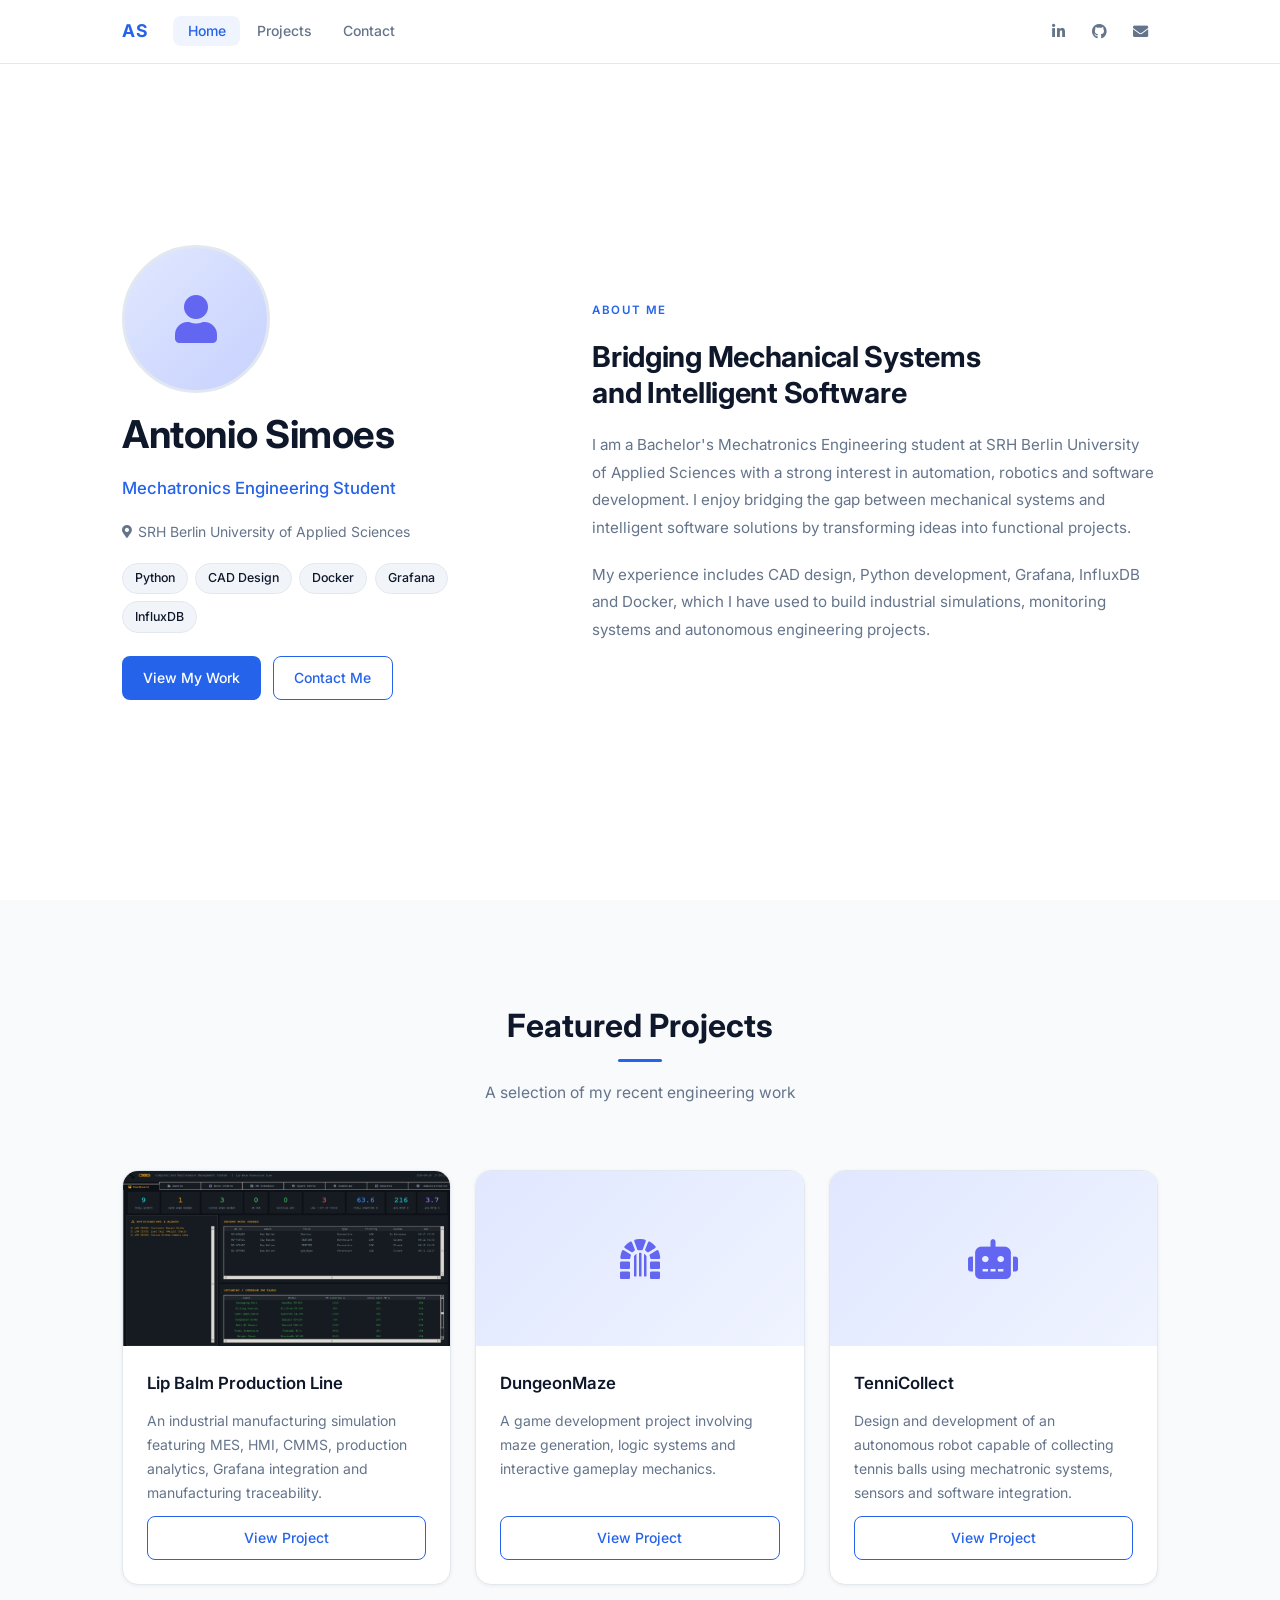
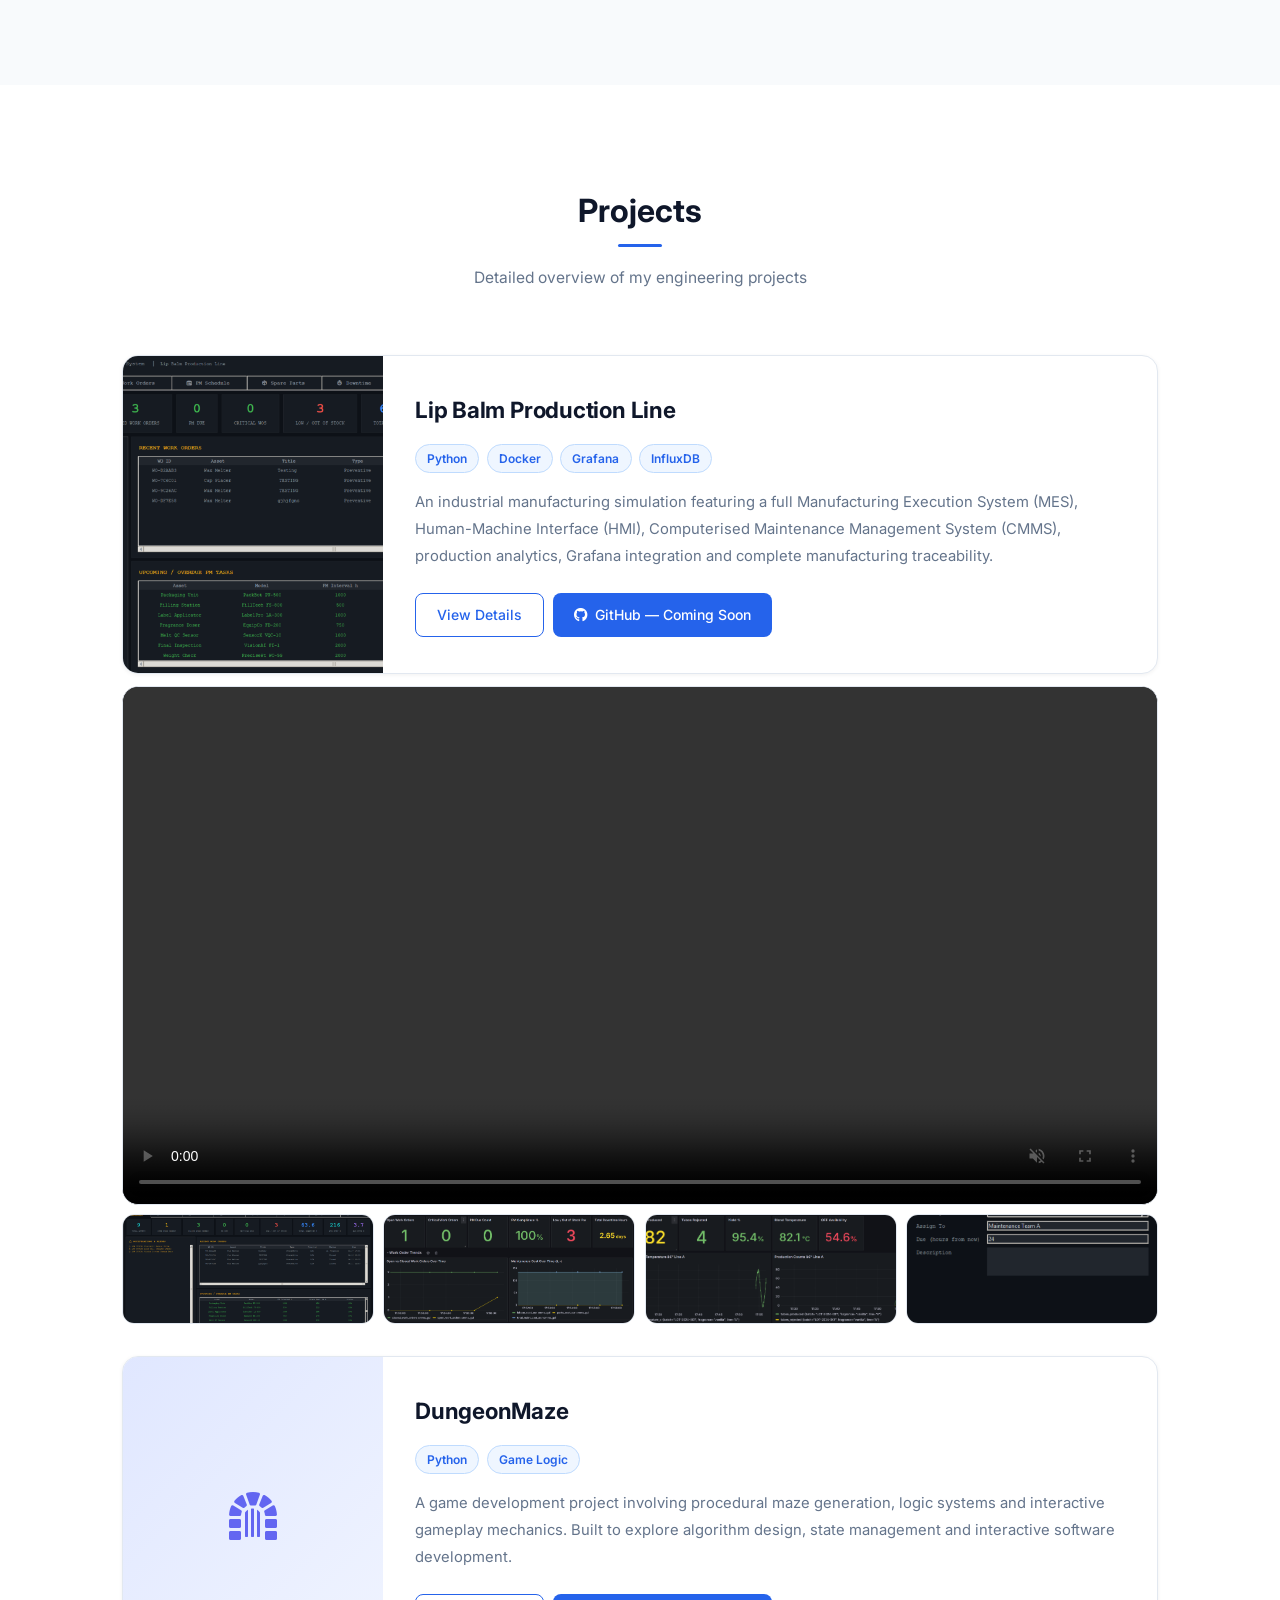
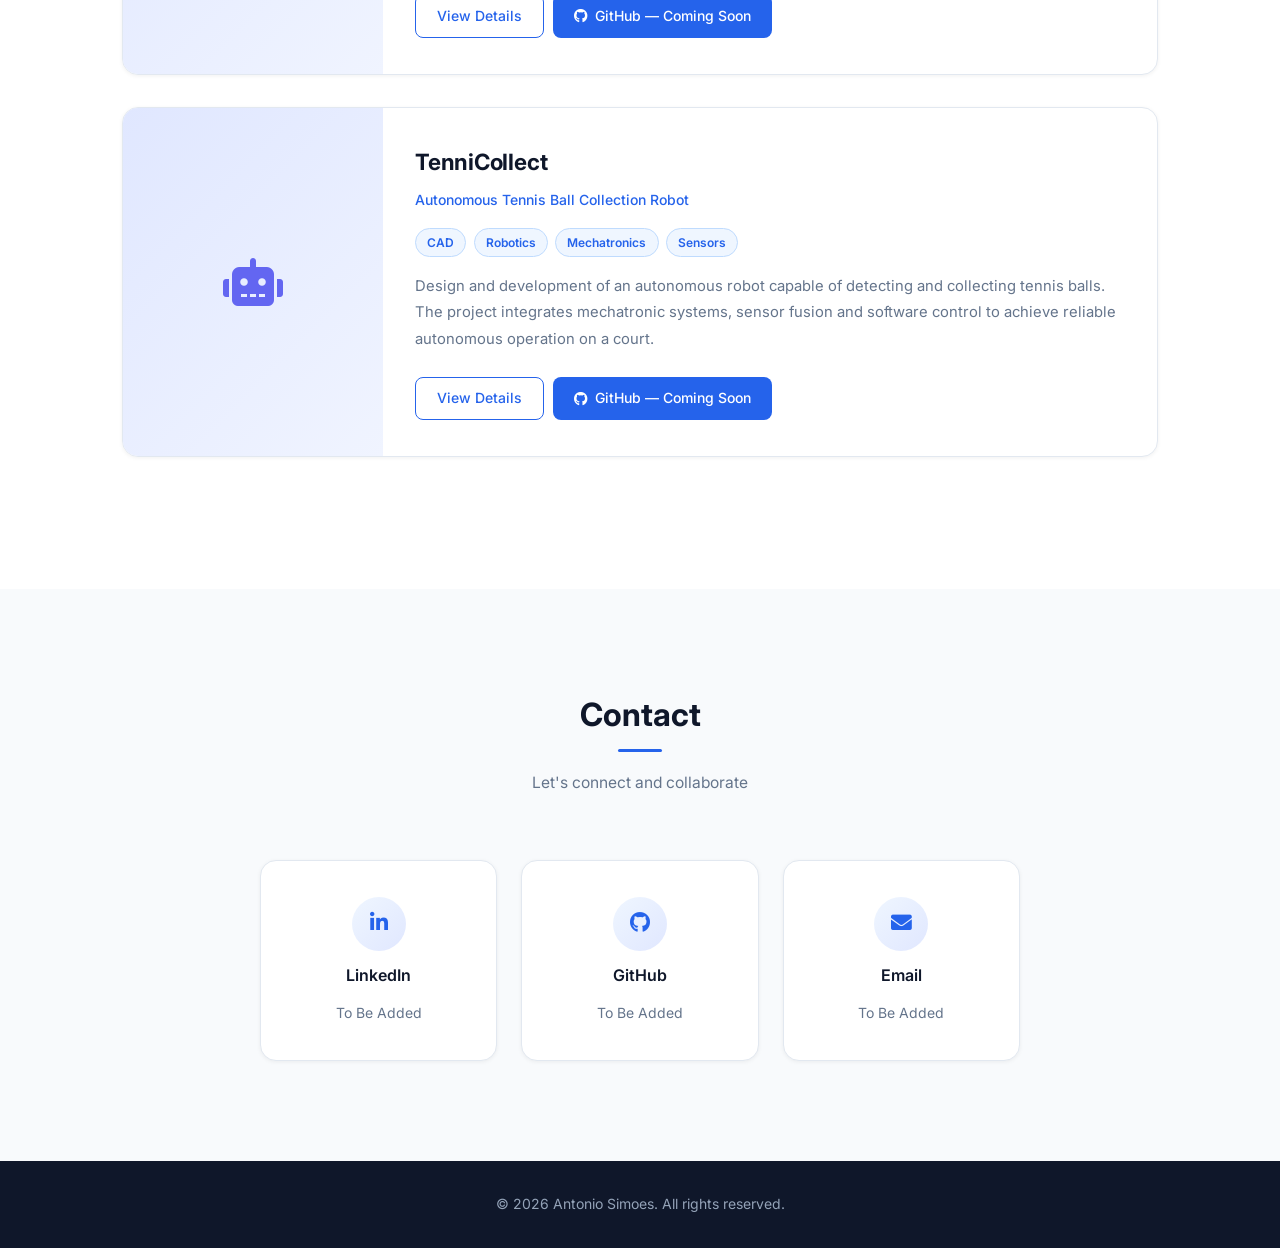
==== index.html @ 4ad799a7 "Add internal project pages with smooth page transitions - Created projects/lipbalm.html, dungeonmaze" ====
<!DOCTYPE HTML>
<html lang="en">
<head>
  <meta charset="utf-8" />
  <meta name="viewport" content="width=device-width, initial-scale=1, user-scalable=no" />
  <title>Antonio Simoes | Mechatronics Engineering</title>

  <!-- Icons -->
  <link rel="stylesheet" href="assets/css/fontawesome-all.min.css" />

  <!-- Google Fonts: Inter -->
  <link rel="preconnect" href="https://fonts.googleapis.com" />
  <link rel="preconnect" href="https://fonts.gstatic.com" crossorigin />
  <link rel="stylesheet" href="https://fonts.googleapis.com/css2?family=Inter:wght@300;400;500;600;700&display=swap" />

  <!-- Portfolio styles -->
  <link rel="stylesheet" href="assets/css/portfolio.css" />
</head>
<body>

  <!-- ===================== NAVIGATION ===================== -->
  <nav id="navbar">
    <div class="nav-container">

      <!-- Logo -->
      <a href="#home" class="nav-logo">AS</a>

      <!-- Nav links -->
      <ul class="nav-links" id="navLinks">
        <li><a href="#home">Home</a></li>
        <li><a href="#projects">Projects</a></li>
        <li><a href="#contact">Contact</a></li>
      </ul>

      <!-- Social icons -->
      <div class="nav-social">
        <a href="#" class="nav-icon" title="LinkedIn" aria-label="LinkedIn">
          <i class="fab fa-linkedin-in"></i>
        </a>
        <a href="#" class="nav-icon" title="GitHub" aria-label="GitHub">
          <i class="fab fa-github"></i>
        </a>
        <a href="mailto:#" class="nav-icon" title="Email" aria-label="Email">
          <i class="fas fa-envelope"></i>
        </a>
      </div>

      <!-- Mobile hamburger -->
      <button class="nav-toggle" id="navToggle" aria-label="Toggle menu">
        <i class="fas fa-bars"></i>
      </button>

    </div>
  </nav>

  <!-- ===================== HOME SECTION ===================== -->
  <section id="home">
    <div class="home-container">

      <!-- Left: profile + intro -->
      <div class="home-left fade-in">
        <div class="profile-pic-wrapper">
          <div class="profile-pic-placeholder">
            <i class="fas fa-user"></i>
          </div>
        </div>

        <h1 class="hero-name">Antonio Simoes</h1>
        <p class="hero-tagline">Mechatronics Engineering Student</p>

        <p class="hero-location">
          <i class="fas fa-map-marker-alt"></i> SRH Berlin University of Applied Sciences
        </p>

        <!-- Skill tags -->
        <div class="skill-tags">
          <span class="tag">Python</span>
          <span class="tag">CAD Design</span>
          <span class="tag">Docker</span>
          <span class="tag">Grafana</span>
          <span class="tag">InfluxDB</span>
        </div>

        <!-- CTA buttons -->
        <div class="hero-cta">
          <a href="#featured-projects" class="btn btn-primary">View My Work</a>
          <a href="#contact" class="btn btn-outline">Contact Me</a>
        </div>
      </div>

      <!-- Right: About Me -->
      <div class="home-right fade-in delay-1">
        <p class="section-label">About Me</p>
        <h2 class="about-heading">Bridging Mechanical Systems<br />and Intelligent Software</h2>

        <p class="about-text">
          I am a Bachelor's Mechatronics Engineering student at SRH Berlin University of Applied Sciences
          with a strong interest in automation, robotics and software development. I enjoy bridging the gap
          between mechanical systems and intelligent software solutions by transforming ideas into functional
          projects.
        </p>
        <p class="about-text">
          My experience includes CAD design, Python development, Grafana, InfluxDB and Docker, which I
          have used to build industrial simulations, monitoring systems and autonomous engineering projects.
        </p>
      </div>

    </div>
  </section>

  <!-- ===================== FEATURED PROJECTS ===================== -->
  <section id="featured-projects">
    <div class="container">

      <div class="section-header fade-in">
        <h2 class="section-title">Featured Projects</h2>
        <p class="section-subtitle">A selection of my recent engineering work</p>
      </div>

      <div class="cards-grid">

        <!-- Card 1 -->
        <a href="projects/lipbalm.html" class="project-card fade-in delay-1">
          <div class="card-image">
            <img src="images/lip-balm-1.png" alt="Lip Balm Production Line CMMS Dashboard" />
          </div>
          <div class="card-body">
            <h3 class="card-title">Lip Balm Production Line</h3>
            <p class="card-desc">
              An industrial manufacturing simulation featuring MES, HMI, CMMS, production analytics,
              Grafana integration and manufacturing traceability.
            </p>
            <span class="btn btn-outline">View Project</span>
          </div>
        </a>

        <!-- Card 2 -->
        <a href="projects/dungeonmaze.html" class="project-card fade-in delay-2">
          <div class="card-image-placeholder">
            <i class="fas fa-dungeon"></i>
          </div>
          <div class="card-body">
            <h3 class="card-title">DungeonMaze</h3>
            <p class="card-desc">
              A game development project involving maze generation, logic systems and interactive
              gameplay mechanics.
            </p>
            <span class="btn btn-outline">View Project</span>
          </div>
        </a>

        <!-- Card 3 -->
        <a href="projects/tennicollect.html" class="project-card fade-in delay-3">
          <div class="card-image-placeholder">
            <i class="fas fa-robot"></i>
          </div>
          <div class="card-body">
            <h3 class="card-title">TenniCollect</h3>
            <p class="card-desc">
              Design and development of an autonomous robot capable of collecting tennis balls
              using mechatronic systems, sensors and software integration.
            </p>
            <span class="btn btn-outline">View Project</span>
          </div>
        </a>

      </div>
    </div>
  </section>

  <!-- ===================== PROJECTS SECTION ===================== -->
  <section id="projects">
    <div class="container">

      <div class="section-header fade-in">
        <h2 class="section-title">Projects</h2>
        <p class="section-subtitle">Detailed overview of my engineering projects</p>
      </div>

      <!-- Project 1: Lip Balm Production Line -->
      <div class="project-block fade-in">
        <div class="project-detail-card">
          <div class="project-detail-image has-image">
            <img src="images/lip-balm-1.png" alt="Lip Balm Production Line CMMS Dashboard" />
          </div>
          <div class="project-detail-content">
            <h3 class="project-detail-title">Lip Balm Production Line</h3>
            <div class="tech-tags">
              <span class="tech-tag">Python</span>
              <span class="tech-tag">Docker</span>
              <span class="tech-tag">Grafana</span>
              <span class="tech-tag">InfluxDB</span>
            </div>
            <p class="project-detail-desc">
              An industrial manufacturing simulation featuring a full Manufacturing Execution System (MES),
              Human-Machine Interface (HMI), Computerised Maintenance Management System (CMMS), production
              analytics, Grafana integration and complete manufacturing traceability.
            </p>
            <div class="card-actions">
              <a href="projects/lipbalm.html" class="btn btn-outline">View Details</a>
              <a href="#" class="btn btn-primary"><i class="fab fa-github"></i> GitHub &mdash; Coming Soon</a>
            </div>
          </div>
        </div>

        <!-- HMI demo video -->
        <video class="project-video" src="images/lip-balm-5.mp4" muted loop playsinline controls>
          Your browser does not support the video tag.
        </video>

        <!-- Screenshot gallery -->
        <div class="project-screenshots">
          <img src="images/lip-balm-1.png" alt="CMMS Dashboard" />
          <img src="images/lip-balm-2.png" alt="Grafana Maintenance Dashboard" />
          <img src="images/lip-balm-3.png" alt="Grafana Production Monitoring" />
          <img src="images/lip-balm-4.png" alt="Work Order Details Form" />
        </div>
      </div>

      <!-- Project 2: DungeonMaze -->
      <div class="project-detail-card fade-in">
        <div class="project-detail-image">
          <i class="fas fa-dungeon"></i>
        </div>
        <div class="project-detail-content">
          <h3 class="project-detail-title">DungeonMaze</h3>
          <div class="tech-tags">
            <span class="tech-tag">Python</span>
            <span class="tech-tag">Game Logic</span>
          </div>
          <p class="project-detail-desc">
            A game development project involving procedural maze generation, logic systems and interactive
            gameplay mechanics. Built to explore algorithm design, state management and interactive
            software development.
          </p>
          <div class="card-actions">
            <a href="projects/dungeonmaze.html" class="btn btn-outline">View Details</a>
            <a href="#" class="btn btn-primary"><i class="fab fa-github"></i> GitHub &mdash; Coming Soon</a>
          </div>
        </div>
      </div>

      <!-- Project 3: TenniCollect -->
      <div class="project-detail-card fade-in">
        <div class="project-detail-image">
          <i class="fas fa-robot"></i>
        </div>
        <div class="project-detail-content">
          <h3 class="project-detail-title">TenniCollect</h3>
          <p class="project-detail-subtitle">Autonomous Tennis Ball Collection Robot</p>
          <div class="tech-tags">
            <span class="tech-tag">CAD</span>
            <span class="tech-tag">Robotics</span>
            <span class="tech-tag">Mechatronics</span>
            <span class="tech-tag">Sensors</span>
          </div>
          <p class="project-detail-desc">
            Design and development of an autonomous robot capable of detecting and collecting tennis balls.
            The project integrates mechatronic systems, sensor fusion and software control to achieve
            reliable autonomous operation on a court.
          </p>
          <div class="card-actions">
            <a href="projects/tennicollect.html" class="btn btn-outline">View Details</a>
            <a href="#" class="btn btn-primary"><i class="fab fa-github"></i> GitHub &mdash; Coming Soon</a>
          </div>
        </div>
      </div>

    </div>
  </section>

  <!-- ===================== CONTACT SECTION ===================== -->
  <section id="contact">
    <div class="container">

      <div class="section-header fade-in">
        <h2 class="section-title">Contact</h2>
        <p class="section-subtitle">Let's connect and collaborate</p>
      </div>

      <div class="contact-grid fade-in">

        <div class="contact-card">
          <div class="contact-icon"><i class="fab fa-linkedin-in"></i></div>
          <h3 class="contact-label">LinkedIn</h3>
          <p class="contact-value">To Be Added</p>
        </div>

        <div class="contact-card">
          <div class="contact-icon"><i class="fab fa-github"></i></div>
          <h3 class="contact-label">GitHub</h3>
          <p class="contact-value">To Be Added</p>
        </div>

        <div class="contact-card">
          <div class="contact-icon"><i class="fas fa-envelope"></i></div>
          <h3 class="contact-label">Email</h3>
          <p class="contact-value">To Be Added</p>
        </div>

      </div>
    </div>
  </section>

  <!-- ===================== FOOTER ===================== -->
  <footer id="footer">
    <div class="footer-container">
      <p>&copy; 2026 Antonio Simoes. All rights reserved.</p>
    </div>
  </footer>

  <!-- Portfolio JS -->
  <script src="assets/js/portfolio.js"></script>

</body>
</html>
---- assets/css/portfolio.css ----
/* ============================================================
   PORTFOLIO.CSS — Antonio Simoes Personal Portfolio
   ============================================================ */

/* --- CSS Variables --- */
:root {
  --color-bg:           #ffffff;
  --color-bg-alt:       #f8fafc;
  --color-bg-dark:      #0f172a;
  --color-primary:      #2563eb;
  --color-primary-dark: #1d4ed8;
  --color-text:         #0f172a;
  --color-text-muted:   #64748b;
  --color-border:       #e2e8f0;
  --color-card:         #ffffff;
  --color-icon-bg:      #eff6ff;
  --color-icon-text:    #6366f1;
  --shadow-sm:  0 1px 4px rgba(0, 0, 0, 0.06);
  --shadow-md:  0 4px 20px rgba(0, 0, 0, 0.08);
  --shadow-lg:  0 8px 40px rgba(0, 0, 0, 0.12);
  --radius-sm:  8px;
  --radius-md:  12px;
  --radius-lg:  16px;
  --radius-xl:  24px;
  --transition: 0.25s ease;
  --nav-height: 64px;
  --font: 'Inter', -apple-system, BlinkMacSystemFont, 'Segoe UI', sans-serif;
}

/* --- Reset --- */
*, *::before, *::after {
  box-sizing: border-box;
  margin: 0;
  padding: 0;
}

html {
  scroll-behavior: smooth;
}

body {
  font-family: var(--font);
  font-size: 16px;
  line-height: 1.6;
  color: var(--color-text);
  background: var(--color-bg);
  -webkit-font-smoothing: antialiased;
  -moz-osx-font-smoothing: grayscale;
}

a {
  text-decoration: none;
  color: inherit;
}

ul {
  list-style: none;
}

img {
  max-width: 100%;
  display: block;
}

/* --- Layout Utilities --- */
.container {
  max-width: 1100px;
  margin: 0 auto;
  padding: 0 2rem;
}

/* --- Section Shared --- */
#home,
#featured-projects,
#projects,
#contact {
  padding: 100px 0;
}

/* Alternating background for visual rhythm */
#featured-projects,
#contact {
  background: var(--color-bg-alt);
}

/* --- Section Header --- */
.section-header {
  text-align: center;
  margin-bottom: 4rem;
}

.section-title {
  font-size: 2rem;
  font-weight: 700;
  color: var(--color-text);
  display: inline-block;
  position: relative;
  margin-bottom: 0.35rem;
}

.section-title::after {
  content: '';
  display: block;
  width: 44px;
  height: 3px;
  background: var(--color-primary);
  border-radius: 2px;
  margin: 0.5rem auto 0;
}

.section-subtitle {
  font-size: 0.975rem;
  color: var(--color-text-muted);
  margin-top: 0.85rem;
}


/* ============================================================
   NAVIGATION
   ============================================================ */

#navbar {
  position: fixed;
  top: 0;
  left: 0;
  right: 0;
  z-index: 1000;
  height: var(--nav-height);
  background: rgba(255, 255, 255, 0.94);
  backdrop-filter: blur(12px);
  -webkit-backdrop-filter: blur(12px);
  border-bottom: 1px solid var(--color-border);
}

.nav-container {
  max-width: 1100px;
  margin: 0 auto;
  padding: 0 2rem;
  height: 100%;
  display: flex;
  align-items: center;
  gap: 1.5rem;
}

.nav-logo {
  font-size: 1.1rem;
  font-weight: 700;
  color: var(--color-primary);
  letter-spacing: 0.06em;
  flex-shrink: 0;
}

.nav-links {
  display: flex;
  gap: 0.15rem;
  margin-right: auto;
}

.nav-links a {
  font-size: 0.875rem;
  font-weight: 500;
  color: var(--color-text-muted);
  padding: 0.4rem 0.9rem;
  border-radius: var(--radius-sm);
  transition: color var(--transition), background var(--transition);
}

.nav-links a:hover,
.nav-links a.active {
  color: var(--color-primary);
  background: rgba(37, 99, 235, 0.07);
}

.nav-social {
  display: flex;
  align-items: center;
  gap: 0.3rem;
}

.nav-icon {
  width: 36px;
  height: 36px;
  display: flex;
  align-items: center;
  justify-content: center;
  border-radius: var(--radius-sm);
  color: var(--color-text-muted);
  font-size: 0.95rem;
  transition: color var(--transition), background var(--transition);
}

.nav-icon:hover {
  color: var(--color-primary);
  background: rgba(37, 99, 235, 0.07);
}

/* Mobile hamburger — hidden on desktop */
.nav-toggle {
  display: none;
  background: none;
  border: none;
  font-size: 1.2rem;
  color: var(--color-text);
  cursor: pointer;
  padding: 0.4rem;
  border-radius: var(--radius-sm);
  transition: background var(--transition);
}

.nav-toggle:hover {
  background: var(--color-bg-alt);
}


/* ============================================================
   HOME SECTION
   ============================================================ */

#home {
  padding-top: calc(var(--nav-height) + 80px);
  min-height: 100vh;
  display: flex;
  align-items: center;
}

.home-container {
  max-width: 1100px;
  margin: 0 auto;
  padding: 0 2rem;
  display: grid;
  grid-template-columns: 1fr 1.45fr;
  gap: 5rem;
  align-items: center;
  width: 100%;
}

/* --- Left Panel --- */
.home-left {
  display: flex;
  flex-direction: column;
  gap: 1.2rem;
}

/* Profile picture placeholder */
.profile-pic-wrapper {
  width: 148px;
  height: 148px;
}

.profile-pic-placeholder {
  width: 100%;
  height: 100%;
  border-radius: 50%;
  background: linear-gradient(135deg, #e0e7ff 0%, #c7d2fe 100%);
  border: 3px solid var(--color-border);
  display: flex;
  align-items: center;
  justify-content: center;
  font-size: 3rem;
  color: var(--color-icon-text);
}

.hero-name {
  font-size: 2.4rem;
  font-weight: 700;
  line-height: 1.15;
  color: var(--color-text);
  letter-spacing: -0.01em;
}

.hero-tagline {
  font-size: 1.05rem;
  font-weight: 500;
  color: var(--color-primary);
}

.hero-location {
  font-size: 0.875rem;
  color: var(--color-text-muted);
  display: flex;
  align-items: center;
  gap: 0.4rem;
}

.hero-location i {
  font-size: 0.8rem;
}

/* Skill tags row */
.skill-tags {
  display: flex;
  flex-wrap: wrap;
  gap: 0.45rem;
}

.tag {
  background: #f1f5f9;
  color: var(--color-text);
  font-size: 0.775rem;
  font-weight: 500;
  padding: 0.3rem 0.75rem;
  border-radius: 100px;
  border: 1px solid var(--color-border);
}

/* CTA buttons */
.hero-cta {
  display: flex;
  flex-wrap: wrap;
  gap: 0.75rem;
  padding-top: 0.25rem;
}

/* --- Right Panel (About Me) --- */
.home-right {
  display: flex;
  flex-direction: column;
  gap: 1.25rem;
}

.section-label {
  font-size: 0.72rem;
  font-weight: 600;
  text-transform: uppercase;
  letter-spacing: 0.14em;
  color: var(--color-primary);
}

.about-heading {
  font-size: 1.8rem;
  font-weight: 700;
  line-height: 1.25;
  color: var(--color-text);
  letter-spacing: -0.01em;
}

.about-text {
  font-size: 0.95rem;
  color: var(--color-text-muted);
  line-height: 1.8;
}


/* ============================================================
   BUTTONS
   ============================================================ */

.btn {
  display: inline-flex;
  align-items: center;
  justify-content: center;
  gap: 0.45rem;
  font-family: var(--font);
  font-size: 0.875rem;
  font-weight: 500;
  padding: 0.6rem 1.3rem;
  border-radius: var(--radius-sm);
  border: none;
  cursor: pointer;
  transition: background var(--transition), color var(--transition),
              border-color var(--transition), box-shadow var(--transition);
  white-space: nowrap;
}

.btn-primary {
  background: var(--color-primary);
  color: #ffffff;
}

.btn-primary:hover {
  background: var(--color-primary-dark);
  box-shadow: 0 4px 14px rgba(37, 99, 235, 0.3);
}

.btn-outline {
  background: transparent;
  color: var(--color-primary);
  border: 1.5px solid var(--color-primary);
}

.btn-outline:hover {
  background: var(--color-primary);
  color: #ffffff;
}


/* ============================================================
   FEATURED PROJECTS SECTION
   ============================================================ */

.cards-grid {
  display: grid;
  grid-template-columns: repeat(3, 1fr);
  gap: 1.5rem;
}

.project-card {
  background: var(--color-card);
  border: 1px solid var(--color-border);
  border-radius: var(--radius-lg);
  overflow: hidden;
  box-shadow: var(--shadow-sm);
  display: flex;
  flex-direction: column;
  transition: transform var(--transition), box-shadow var(--transition);
}

.project-card:hover {
  transform: translateY(-5px);
  box-shadow: var(--shadow-lg);
}

.card-image-placeholder {
  height: 175px;
  background: linear-gradient(135deg, #e0e7ff 0%, #f0f4ff 100%);
  display: flex;
  align-items: center;
  justify-content: center;
  font-size: 2.5rem;
  color: var(--color-icon-text);
  flex-shrink: 0;
}

.card-body {
  padding: 1.5rem;
  display: flex;
  flex-direction: column;
  gap: 0.75rem;
  flex: 1;
}

.card-title {
  font-size: 1.05rem;
  font-weight: 600;
  color: var(--color-text);
}

.card-desc {
  font-size: 0.875rem;
  color: var(--color-text-muted);
  line-height: 1.7;
  flex: 1;
}


/* ============================================================
   FEATURED CARD — real image variant
   ============================================================ */

.card-image {
  height: 175px;
  overflow: hidden;
  flex-shrink: 0;
}

.card-image img {
  width: 100%;
  height: 100%;
  object-fit: cover;
  display: block;
}


/* ============================================================
   PROJECTS DETAIL SECTION
   ============================================================ */

/* Wrapper that groups a detail card + its media (video + screenshots) */
.project-block {
  margin-bottom: 2rem;
}

.project-block:last-child {
  margin-bottom: 0;
}

.project-detail-card {
  display: grid;
  grid-template-columns: 260px 1fr;
  background: var(--color-card);
  border: 1px solid var(--color-border);
  border-radius: var(--radius-lg);
  overflow: hidden;
  box-shadow: var(--shadow-sm);
  margin-bottom: 2rem;
  transition: box-shadow var(--transition);
}

.project-block .project-detail-card {
  margin-bottom: 0;
}

.project-detail-card:hover {
  box-shadow: var(--shadow-md);
}

.project-detail-image {
  background: linear-gradient(135deg, #e0e7ff 0%, #f0f4ff 100%);
  display: flex;
  align-items: center;
  justify-content: center;
  font-size: 3rem;
  color: var(--color-icon-text);
  min-height: 220px;
  flex-shrink: 0;
  overflow: hidden;
}

/* When the image slot contains a real photo */
.project-detail-image.has-image {
  padding: 0;
}

.project-detail-image.has-image img {
  width: 100%;
  height: 100%;
  object-fit: cover;
  display: block;
}

/* HMI demo video */
.project-video {
  width: 100%;
  display: block;
  border-radius: var(--radius-lg);
  border: 1px solid var(--color-border);
  margin-top: 0.75rem;
  background: #000;
}

/* Screenshot grid (4 thumbnails) */
.project-screenshots {
  display: grid;
  grid-template-columns: repeat(4, 1fr);
  gap: 0.6rem;
  margin-top: 0.6rem;
}

.project-screenshots img {
  width: 100%;
  height: 110px;
  object-fit: cover;
  border-radius: var(--radius-md);
  border: 1px solid var(--color-border);
  display: block;
  transition: opacity var(--transition), transform var(--transition);
  cursor: pointer;
}

.project-screenshots img:hover {
  opacity: 0.88;
  transform: scale(1.02);
}

.project-detail-content {
  padding: 2.25rem 2.25rem 2.25rem 2rem;
  display: flex;
  flex-direction: column;
  gap: 1rem;
  justify-content: center;
}

.project-detail-title {
  font-size: 1.4rem;
  font-weight: 700;
  color: var(--color-text);
  letter-spacing: -0.01em;
}

.project-detail-subtitle {
  font-size: 0.875rem;
  font-weight: 500;
  color: var(--color-primary);
  margin-top: -0.4rem;
}

.project-detail-desc {
  font-size: 0.925rem;
  color: var(--color-text-muted);
  line-height: 1.8;
}

/* Technology tags */
.tech-tags {
  display: flex;
  flex-wrap: wrap;
  gap: 0.45rem;
}

.tech-tag {
  background: #eff6ff;
  color: var(--color-primary);
  font-size: 0.75rem;
  font-weight: 600;
  padding: 0.25rem 0.7rem;
  border-radius: 100px;
  border: 1px solid #bfdbfe;
}


/* ============================================================
   CONTACT SECTION
   ============================================================ */

.contact-grid {
  display: grid;
  grid-template-columns: repeat(3, 1fr);
  gap: 1.5rem;
  max-width: 760px;
  margin: 0 auto;
}

.contact-card {
  background: var(--color-card);
  border: 1px solid var(--color-border);
  border-radius: var(--radius-lg);
  padding: 2.25rem 1.5rem;
  text-align: center;
  box-shadow: var(--shadow-sm);
  display: flex;
  flex-direction: column;
  align-items: center;
  gap: 0.8rem;
  transition: transform var(--transition), box-shadow var(--transition);
}

.contact-card:hover {
  transform: translateY(-4px);
  box-shadow: var(--shadow-md);
}

.contact-icon {
  width: 54px;
  height: 54px;
  border-radius: 50%;
  background: linear-gradient(135deg, #eff6ff, #e0e7ff);
  display: flex;
  align-items: center;
  justify-content: center;
  font-size: 1.3rem;
  color: var(--color-primary);
}

.contact-label {
  font-size: 1rem;
  font-weight: 600;
  color: var(--color-text);
}

.contact-value {
  font-size: 0.875rem;
  color: var(--color-text-muted);
}


/* ============================================================
   FOOTER
   ============================================================ */

#footer {
  background: var(--color-bg-dark);
  color: #94a3b8;
  padding: 2rem 0;
  text-align: center;
  font-size: 0.875rem;
}

.footer-container {
  max-width: 1100px;
  margin: 0 auto;
  padding: 0 2rem;
}


/* ============================================================
   PAGE TRANSITIONS
   ============================================================ */

@keyframes pageFadeIn {
  from { opacity: 0; transform: translateY(10px); }
  to   { opacity: 1; transform: translateY(0);    }
}

body {
  animation: pageFadeIn 0.35s ease forwards;
}

body.is-leaving {
  opacity: 0;
  transform: translateY(-8px);
  transition: opacity 0.25s ease, transform 0.25s ease;
  animation: none;
  pointer-events: none;
}

/* Card links — reset <a> defaults when the whole card is a link */
a.project-card {
  display: flex;
  cursor: pointer;
  color: inherit;
}

a.project-card:hover {
  color: inherit;
}

/* Button row inside cards */
.card-actions {
  display: flex;
  gap: 0.6rem;
  flex-wrap: wrap;
  margin-top: auto;
  padding-top: 0.5rem;
}


/* ============================================================
   PROJECT PAGE — HERO
   ============================================================ */

.project-hero {
  padding: calc(var(--nav-height) + 64px) 0 56px;
  background: var(--color-bg-alt);
  border-bottom: 1px solid var(--color-border);
}

.back-link {
  display: inline-flex;
  align-items: center;
  gap: 0.5rem;
  font-size: 0.85rem;
  font-weight: 500;
  color: var(--color-text-muted);
  margin-bottom: 1.75rem;
  transition: color var(--transition), gap var(--transition);
}

.back-link:hover {
  color: var(--color-primary);
  gap: 0.7rem;
}

.project-hero-title {
  font-size: 2.6rem;
  font-weight: 700;
  letter-spacing: -0.02em;
  line-height: 1.1;
  color: var(--color-text);
  margin-bottom: 0.35rem;
}

.project-hero-subtitle {
  font-size: 1.05rem;
  color: var(--color-primary);
  font-weight: 500;
  margin-bottom: 0.85rem;
}

.project-hero-intro {
  font-size: 1rem;
  color: var(--color-text-muted);
  line-height: 1.8;
  max-width: 740px;
  margin-top: 1.1rem;
}

/* Tags row in hero — reuse existing .tech-tags + .tech-tag */
.project-hero .tech-tags {
  margin-top: 1rem;
}


/* ============================================================
   PROJECT PAGE — CONTENT
   ============================================================ */

.project-content {
  padding: 0 0 80px;
}

.content-section {
  padding: 3rem 0;
  border-bottom: 1px solid var(--color-border);
}

.content-section:last-child {
  border-bottom: none;
}

/* Section heading with left accent bar */
.section-heading {
  font-size: 1.25rem;
  font-weight: 700;
  color: var(--color-text);
  display: flex;
  align-items: center;
  gap: 0.65rem;
  margin-bottom: 1.35rem;
}

.section-heading::before {
  content: '';
  display: inline-block;
  width: 3px;
  height: 1.15em;
  background: var(--color-primary);
  border-radius: 2px;
  flex-shrink: 0;
}

.body-text {
  font-size: 0.95rem;
  color: var(--color-text-muted);
  line-height: 1.85;
}

.body-text + .body-text {
  margin-top: 0.85rem;
}

/* Feature checklist */
.feature-list {
  list-style: none;
  display: grid;
  grid-template-columns: repeat(2, 1fr);
  gap: 0.65rem 2rem;
}

.feature-list li {
  display: flex;
  align-items: flex-start;
  gap: 0.55rem;
  font-size: 0.9rem;
  color: var(--color-text-muted);
  line-height: 1.55;
}

.feature-list li i {
  color: var(--color-primary);
  font-size: 0.8rem;
  margin-top: 0.18rem;
  flex-shrink: 0;
}

/* Technology grid */
.tech-grid {
  display: grid;
  grid-template-columns: repeat(2, 1fr);
  gap: 1rem;
}

.tech-item {
  display: flex;
  align-items: flex-start;
  gap: 1rem;
  background: var(--color-bg-alt);
  border: 1px solid var(--color-border);
  border-radius: var(--radius-md);
  padding: 1rem 1.25rem;
}

.tech-item-icon {
  width: 40px;
  height: 40px;
  border-radius: var(--radius-sm);
  background: var(--color-icon-bg);
  display: flex;
  align-items: center;
  justify-content: center;
  font-size: 1.1rem;
  color: var(--color-primary);
  flex-shrink: 0;
}

.tech-item-name {
  font-size: 0.9rem;
  font-weight: 600;
  color: var(--color-text);
  margin-bottom: 0.2rem;
}

.tech-item-desc {
  font-size: 0.8rem;
  color: var(--color-text-muted);
  line-height: 1.4;
}

/* Two-column text layout */
.two-col {
  display: grid;
  grid-template-columns: 1fr 1fr;
  gap: 2.5rem;
}

/* Improvements list */
.improvement-list {
  list-style: none;
  display: flex;
  flex-direction: column;
  gap: 0.6rem;
}

.improvement-list li {
  display: flex;
  align-items: flex-start;
  gap: 0.6rem;
  font-size: 0.9rem;
  color: var(--color-text-muted);
  line-height: 1.55;
}

.improvement-list li::before {
  content: '→';
  color: var(--color-primary);
  font-weight: 700;
  flex-shrink: 0;
}

/* Gallery placeholder (for pages without real screenshots yet) */
.gallery-placeholder {
  border: 2px dashed var(--color-border);
  border-radius: var(--radius-lg);
  padding: 4rem 2rem;
  text-align: center;
  color: var(--color-text-muted);
  background: var(--color-bg-alt);
  display: flex;
  flex-direction: column;
  align-items: center;
  gap: 0.75rem;
}

.gallery-placeholder i {
  font-size: 2rem;
  color: var(--color-border);
}

.gallery-placeholder p {
  font-size: 0.875rem;
}


/* ============================================================
   SCROLL ANIMATIONS
   ============================================================ */

.fade-in {
  opacity: 0;
  transform: translateY(28px);
  transition: opacity 0.65s ease, transform 0.65s ease;
}

.fade-in.visible {
  opacity: 1;
  transform: translateY(0);
}

/* Staggered delays for card rows */
.delay-1 { transition-delay: 0.1s; }
.delay-2 { transition-delay: 0.22s; }
.delay-3 { transition-delay: 0.34s; }


/* ============================================================
   RESPONSIVE — TABLET  (≤ 960px)
   ============================================================ */

@media (max-width: 960px) {

  .home-container {
    grid-template-columns: 1fr;
    gap: 3.5rem;
  }

  #home {
    padding-top: calc(var(--nav-height) + 60px);
    min-height: unset;
    align-items: flex-start;
  }

  .cards-grid {
    grid-template-columns: repeat(2, 1fr);
  }

  .project-detail-card {
    grid-template-columns: 1fr;
  }

  .project-detail-image {
    min-height: 160px;
  }

  .project-detail-content {
    padding: 1.75rem;
  }

  .project-screenshots {
    grid-template-columns: repeat(2, 1fr);
  }

  /* Project page — tablet */
  .feature-list { grid-template-columns: 1fr; }
  .tech-grid    { grid-template-columns: 1fr; }
  .two-col      { grid-template-columns: 1fr; gap: 1.25rem; }

  .contact-grid {
    grid-template-columns: repeat(2, 1fr);
    max-width: 520px;
  }

}


/* ============================================================
   RESPONSIVE — MOBILE  (≤ 640px)
   ============================================================ */

@media (max-width: 640px) {

  /* Nav collapses to hamburger */
  .nav-links {
    display: none;
    position: absolute;
    top: var(--nav-height);
    left: 0;
    right: 0;
    background: #ffffff;
    flex-direction: column;
    align-items: flex-start;
    padding: 0.75rem 1rem 1rem;
    border-bottom: 1px solid var(--color-border);
    box-shadow: var(--shadow-md);
    gap: 0;
  }

  .nav-links.open {
    display: flex;
  }

  .nav-links a {
    padding: 0.6rem 0.75rem;
    width: 100%;
  }

  .nav-toggle {
    display: block;
    margin-left: auto;
  }

  /* Push social icons before toggle */
  .nav-social {
    order: -1;
    margin-left: auto;
  }

  .nav-logo {
    margin-right: 0;
  }

  /* Section spacing */
  #home,
  #featured-projects,
  #projects,
  #contact {
    padding: 70px 0;
  }

  #home {
    padding-top: calc(var(--nav-height) + 48px);
  }

  /* Typography scale-down */
  .hero-name   { font-size: 1.9rem; }
  .about-heading { font-size: 1.45rem; }
  .section-title { font-size: 1.65rem; }

  /* Single-column cards */
  .cards-grid {
    grid-template-columns: 1fr;
  }

  .contact-grid {
    grid-template-columns: 1fr;
    max-width: 340px;
  }

  /* Project page — mobile */
  .project-hero-title { font-size: 1.85rem; }
  .content-section    { padding: 2rem 0; }
  .feature-list       { grid-template-columns: 1fr; }
  .tech-grid          { grid-template-columns: 1fr; }
  .two-col            { grid-template-columns: 1fr; gap: 1rem; }

}
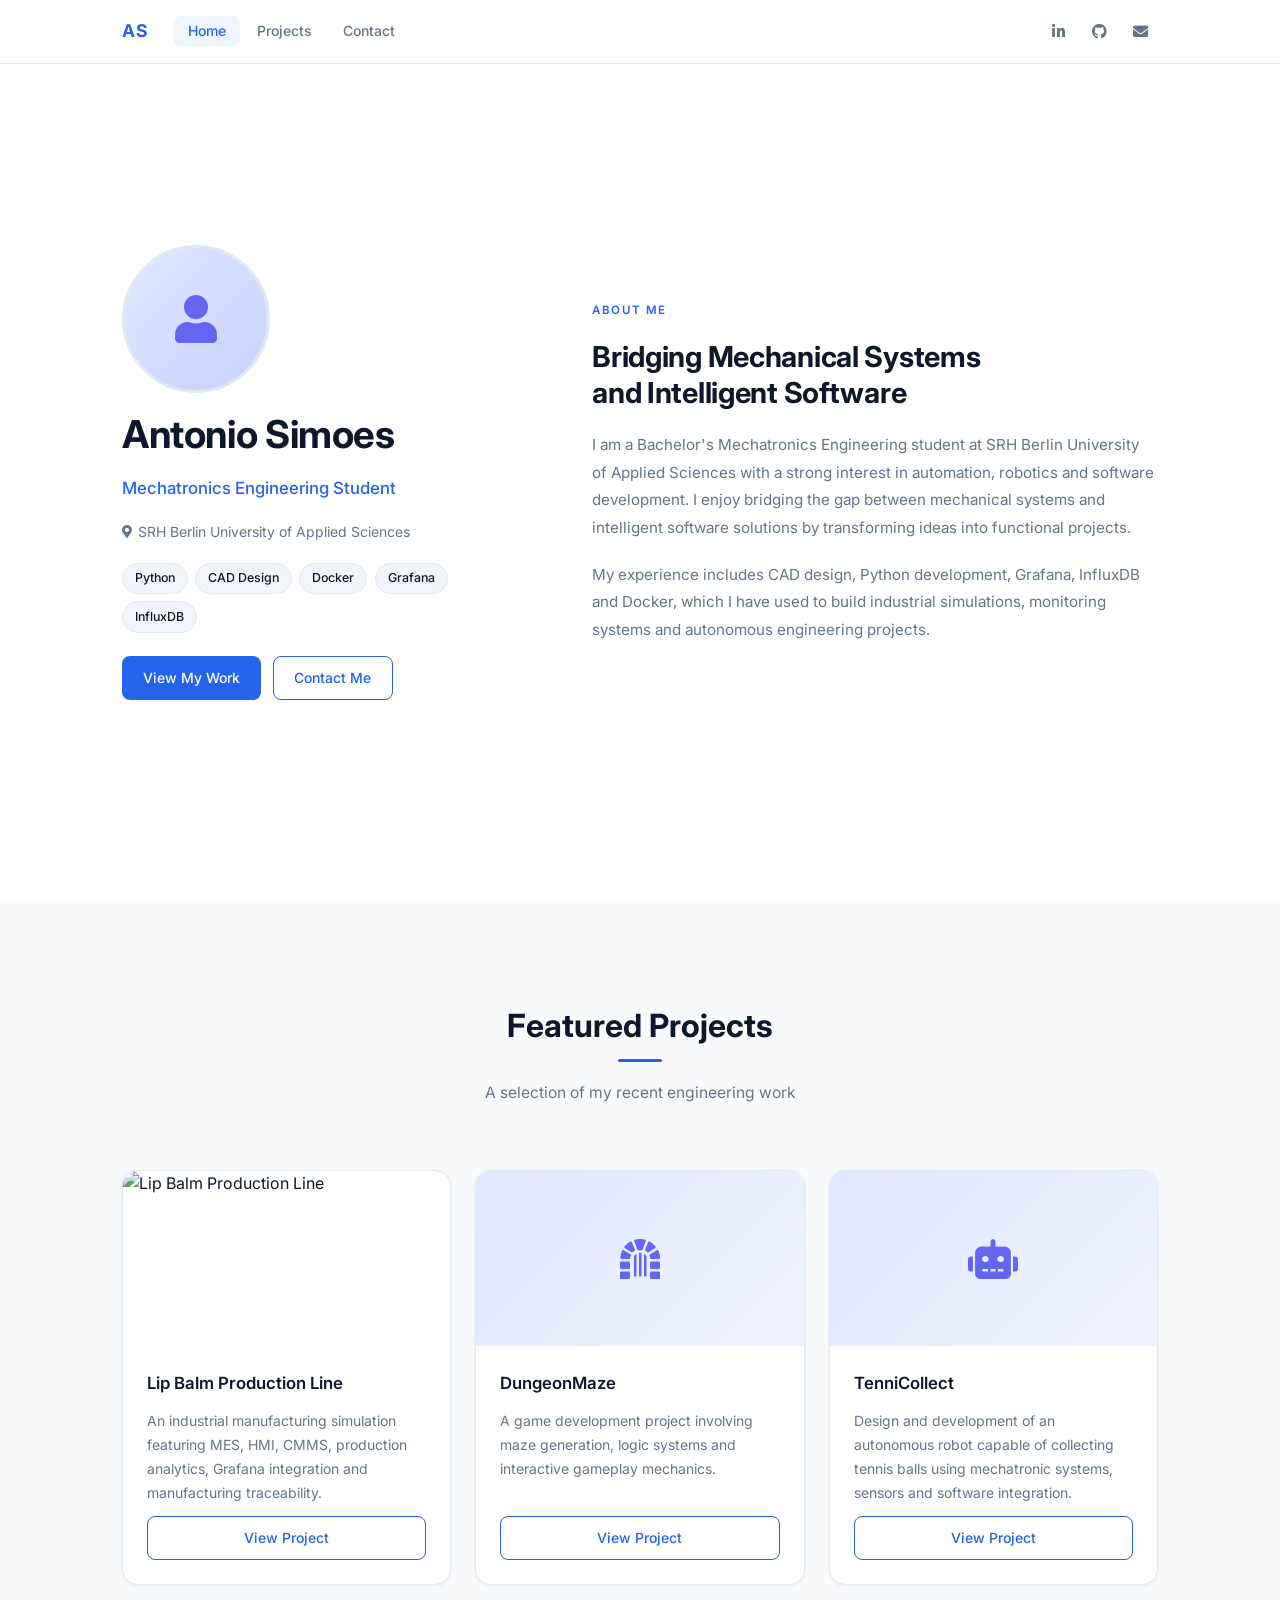
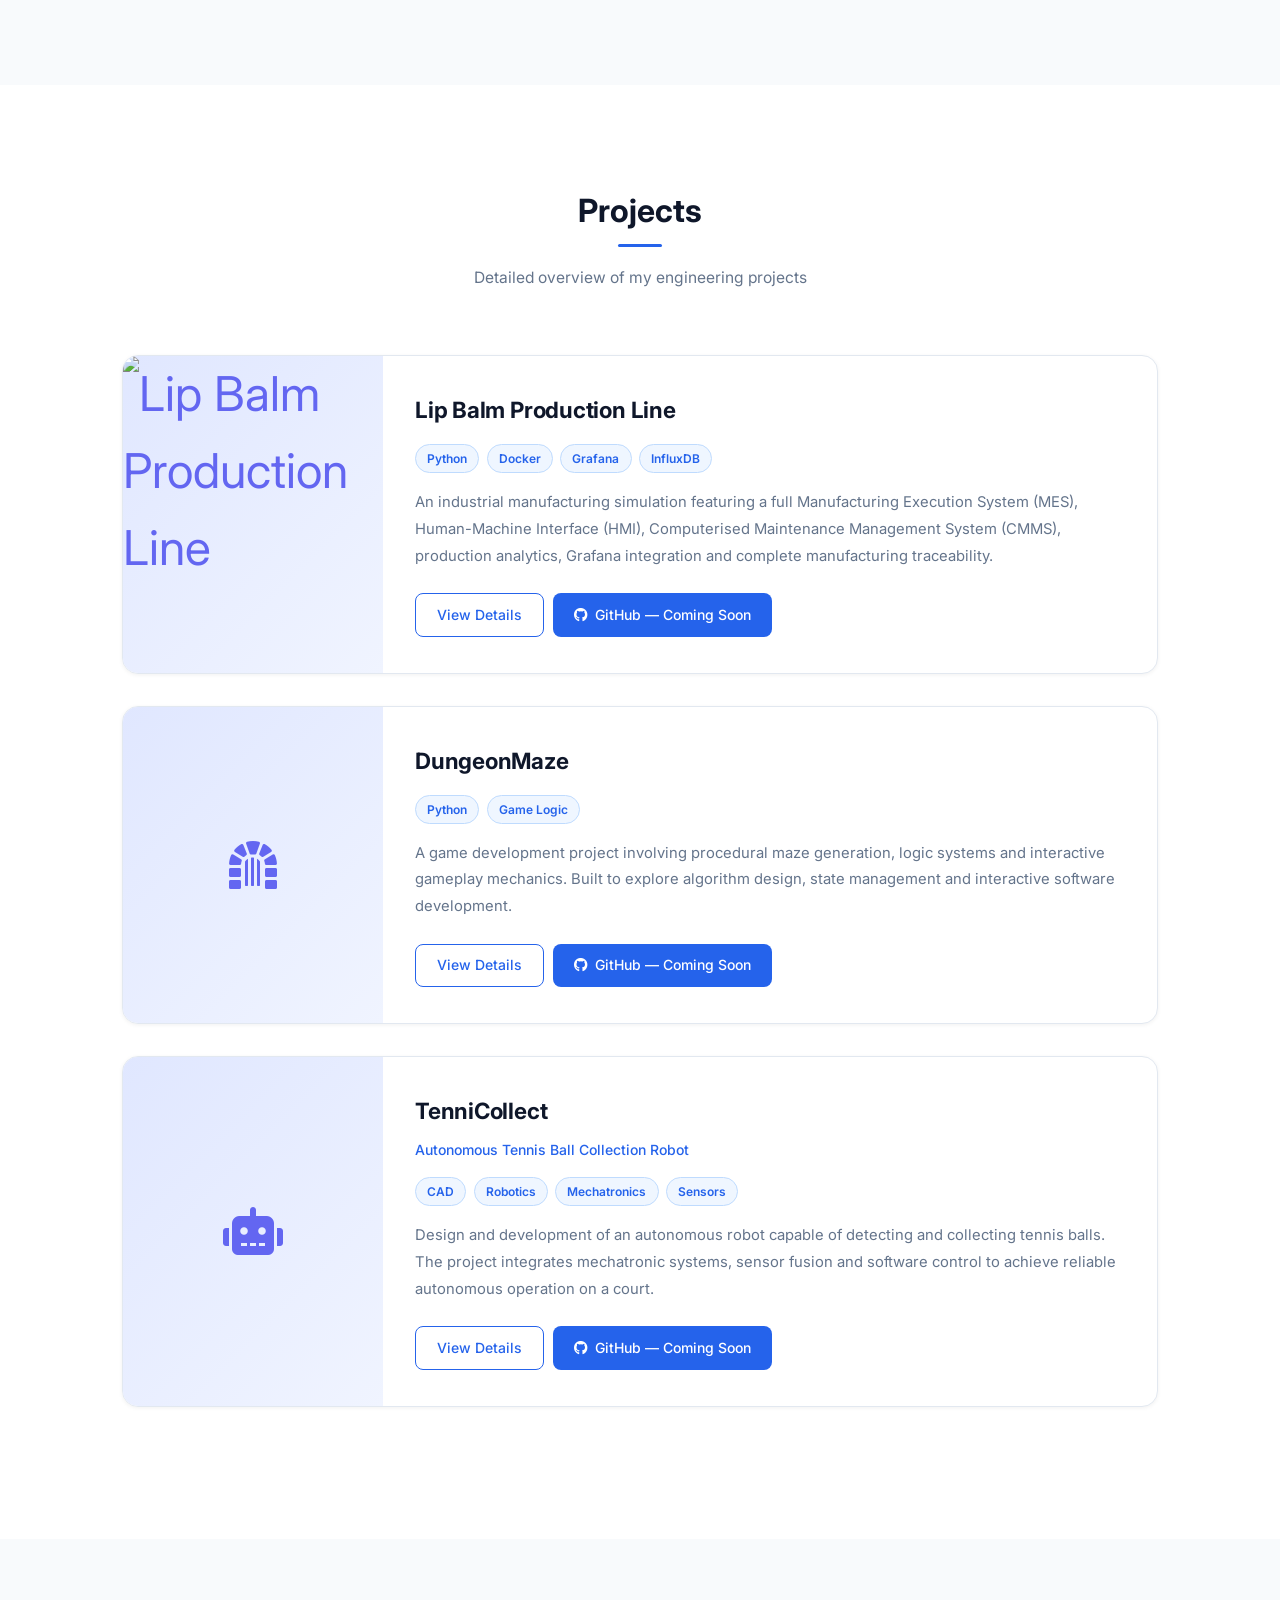
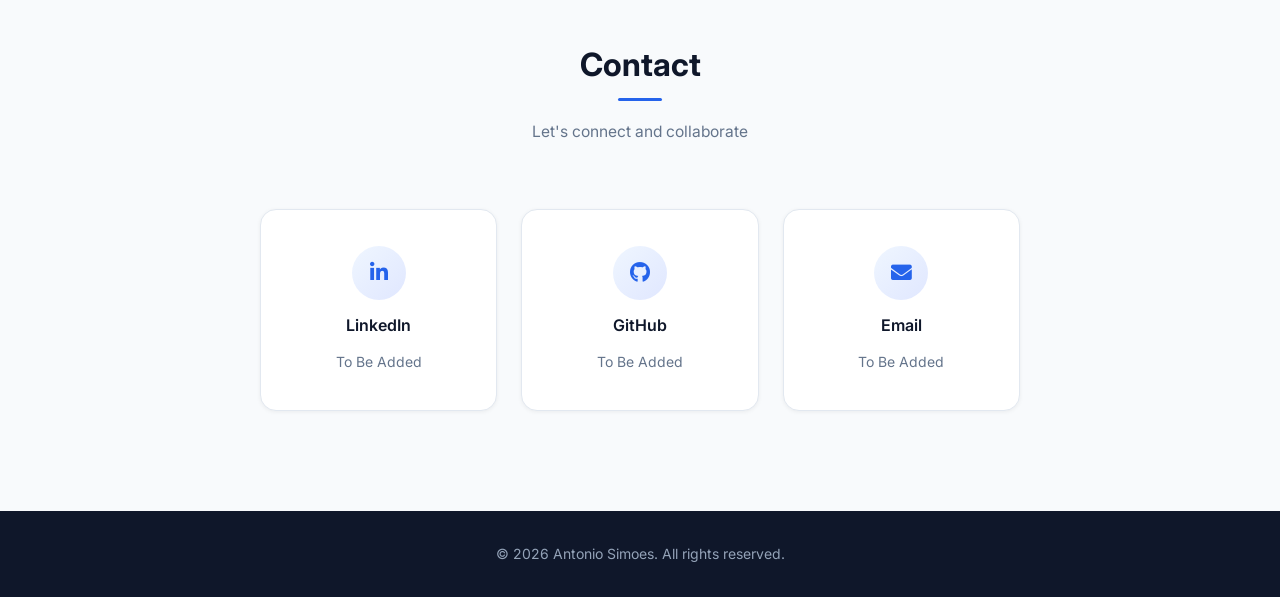
==== commit 8959724a: "Add cover image, captioned gallery and lightbox to Lip Balm project - lip-balm-6.png (product photo)" ====
--- a/index.html
+++ b/index.html
@@ -122,7 +122,7 @@
         <!-- Card 1 -->
         <a href="projects/lipbalm.html" class="project-card fade-in delay-1">
           <div class="card-image">
-            <img src="images/lip-balm-1.png" alt="Lip Balm Production Line CMMS Dashboard" />
+            <img src="images/lip-balm-6.png" alt="Lip Balm Production Line" />
           </div>
           <div class="card-body">
             <h3 class="card-title">Lip Balm Production Line</h3>
@@ -181,7 +181,7 @@
       <div class="project-block fade-in">
         <div class="project-detail-card">
           <div class="project-detail-image has-image">
-            <img src="images/lip-balm-1.png" alt="Lip Balm Production Line CMMS Dashboard" />
+            <img src="images/lip-balm-6.png" alt="Lip Balm Production Line" />
           </div>
           <div class="project-detail-content">
             <h3 class="project-detail-title">Lip Balm Production Line</h3>
@@ -203,18 +203,6 @@
           </div>
         </div>
 
-        <!-- HMI demo video -->
-        <video class="project-video" src="images/lip-balm-5.mp4" muted loop playsinline controls>
-          Your browser does not support the video tag.
-        </video>
-
-        <!-- Screenshot gallery -->
-        <div class="project-screenshots">
-          <img src="images/lip-balm-1.png" alt="CMMS Dashboard" />
-          <img src="images/lip-balm-2.png" alt="Grafana Maintenance Dashboard" />
-          <img src="images/lip-balm-3.png" alt="Grafana Production Monitoring" />
-          <img src="images/lip-balm-4.png" alt="Work Order Details Form" />
-        </div>
       </div>
 
       <!-- Project 2: DungeonMaze -->
--- a/assets/css/portfolio.css
+++ b/assets/css/portfolio.css
@@ -685,13 +685,7 @@
   animation: pageFadeIn 0.35s ease forwards;
 }
 
-body.is-leaving {
-  opacity: 0;
-  transform: translateY(-8px);
-  transition: opacity 0.25s ease, transform 0.25s ease;
-  animation: none;
-  pointer-events: none;
-}
+/* body fade-out is applied via inline styles in portfolio.js */
 
 /* Card links — reset <a> defaults when the whole card is a link */
 a.project-card {
@@ -767,6 +761,184 @@
 /* Tags row in hero — reuse existing .tech-tags + .tech-tag */
 .project-hero .tech-tags {
   margin-top: 1rem;
+}
+
+
+/* ============================================================
+   PROJECT PAGE — COVER IMAGE
+   ============================================================ */
+
+.project-cover-image {
+  max-width: 540px;
+  margin: 2.5rem auto 0;
+  padding: 0 2rem;
+}
+
+.project-cover-image img {
+  width: 100%;
+  border-radius: var(--radius-lg);
+  border: 1px solid var(--color-border);
+  box-shadow: var(--shadow-md);
+  display: block;
+}
+
+
+/* ============================================================
+   GALLERY GRID WITH CAPTIONS
+   ============================================================ */
+
+.gallery-grid {
+  display: grid;
+  grid-template-columns: repeat(2, 1fr);
+  gap: 1rem;
+  margin-top: 1.25rem;
+}
+
+.gallery-item {
+  border-radius: var(--radius-md);
+  border: 1px solid var(--color-border);
+  overflow: hidden;
+  cursor: pointer;
+  background: var(--color-bg-alt);
+  transition: box-shadow var(--transition), transform var(--transition);
+}
+
+.gallery-item:hover {
+  box-shadow: var(--shadow-md);
+  transform: translateY(-2px);
+}
+
+.gallery-item img {
+  width: 100%;
+  height: 180px;
+  object-fit: cover;
+  display: block;
+  transition: opacity var(--transition);
+}
+
+.gallery-item:hover img {
+  opacity: 0.9;
+}
+
+.gallery-caption {
+  font-size: 0.8rem;
+  color: var(--color-text-muted);
+  padding: 0.6rem 0.85rem;
+  line-height: 1.4;
+  border-top: 1px solid var(--color-border);
+  background: var(--color-bg-alt);
+}
+
+
+/* ============================================================
+   LIGHTBOX
+   ============================================================ */
+
+.lightbox {
+  position: fixed;
+  inset: 0;
+  z-index: 9000;
+  display: flex;
+  align-items: center;
+  justify-content: center;
+  opacity: 0;
+  pointer-events: none;
+  transition: opacity 0.25s ease;
+}
+
+.lightbox.open {
+  opacity: 1;
+  pointer-events: all;
+}
+
+.lightbox-backdrop {
+  position: absolute;
+  inset: 0;
+  background: rgba(0, 0, 0, 0.9);
+  backdrop-filter: blur(8px);
+  -webkit-backdrop-filter: blur(8px);
+}
+
+.lightbox-content {
+  position: relative;
+  z-index: 1;
+  display: flex;
+  flex-direction: column;
+  align-items: center;
+  gap: 1rem;
+  max-width: min(90vw, 1100px);
+  padding: 1rem;
+}
+
+.lightbox-img {
+  max-width: 100%;
+  max-height: 80vh;
+  object-fit: contain;
+  border-radius: var(--radius-md);
+  box-shadow: 0 24px 64px rgba(0, 0, 0, 0.6);
+  display: block;
+  transition: opacity 0.2s ease;
+}
+
+.lightbox-caption {
+  font-size: 0.875rem;
+  color: rgba(255, 255, 255, 0.75);
+  text-align: center;
+  max-width: 680px;
+  line-height: 1.55;
+}
+
+/* Close button */
+.lightbox-close {
+  position: fixed;
+  top: 1.25rem;
+  right: 1.25rem;
+  z-index: 2;
+  width: 44px;
+  height: 44px;
+  border-radius: 50%;
+  background: rgba(255, 255, 255, 0.12);
+  border: 1px solid rgba(255, 255, 255, 0.2);
+  color: #ffffff;
+  font-size: 1.1rem;
+  cursor: pointer;
+  display: flex;
+  align-items: center;
+  justify-content: center;
+  transition: background var(--transition);
+}
+
+.lightbox-close:hover {
+  background: rgba(255, 255, 255, 0.22);
+}
+
+/* Prev / Next arrows */
+.lightbox-prev,
+.lightbox-next {
+  position: fixed;
+  top: 50%;
+  transform: translateY(-50%);
+  z-index: 2;
+  width: 48px;
+  height: 48px;
+  border-radius: 50%;
+  background: rgba(255, 255, 255, 0.12);
+  border: 1px solid rgba(255, 255, 255, 0.2);
+  color: #ffffff;
+  font-size: 1rem;
+  cursor: pointer;
+  display: flex;
+  align-items: center;
+  justify-content: center;
+  transition: background var(--transition);
+}
+
+.lightbox-prev { left: 1.25rem; }
+.lightbox-next { right: 1.25rem; }
+
+.lightbox-prev:hover,
+.lightbox-next:hover {
+  background: rgba(255, 255, 255, 0.22);
 }
 
 
@@ -1002,6 +1174,7 @@
   .feature-list { grid-template-columns: 1fr; }
   .tech-grid    { grid-template-columns: 1fr; }
   .two-col      { grid-template-columns: 1fr; gap: 1.25rem; }
+  .gallery-grid { grid-template-columns: 1fr; }
 
   .contact-grid {
     grid-template-columns: repeat(2, 1fr);
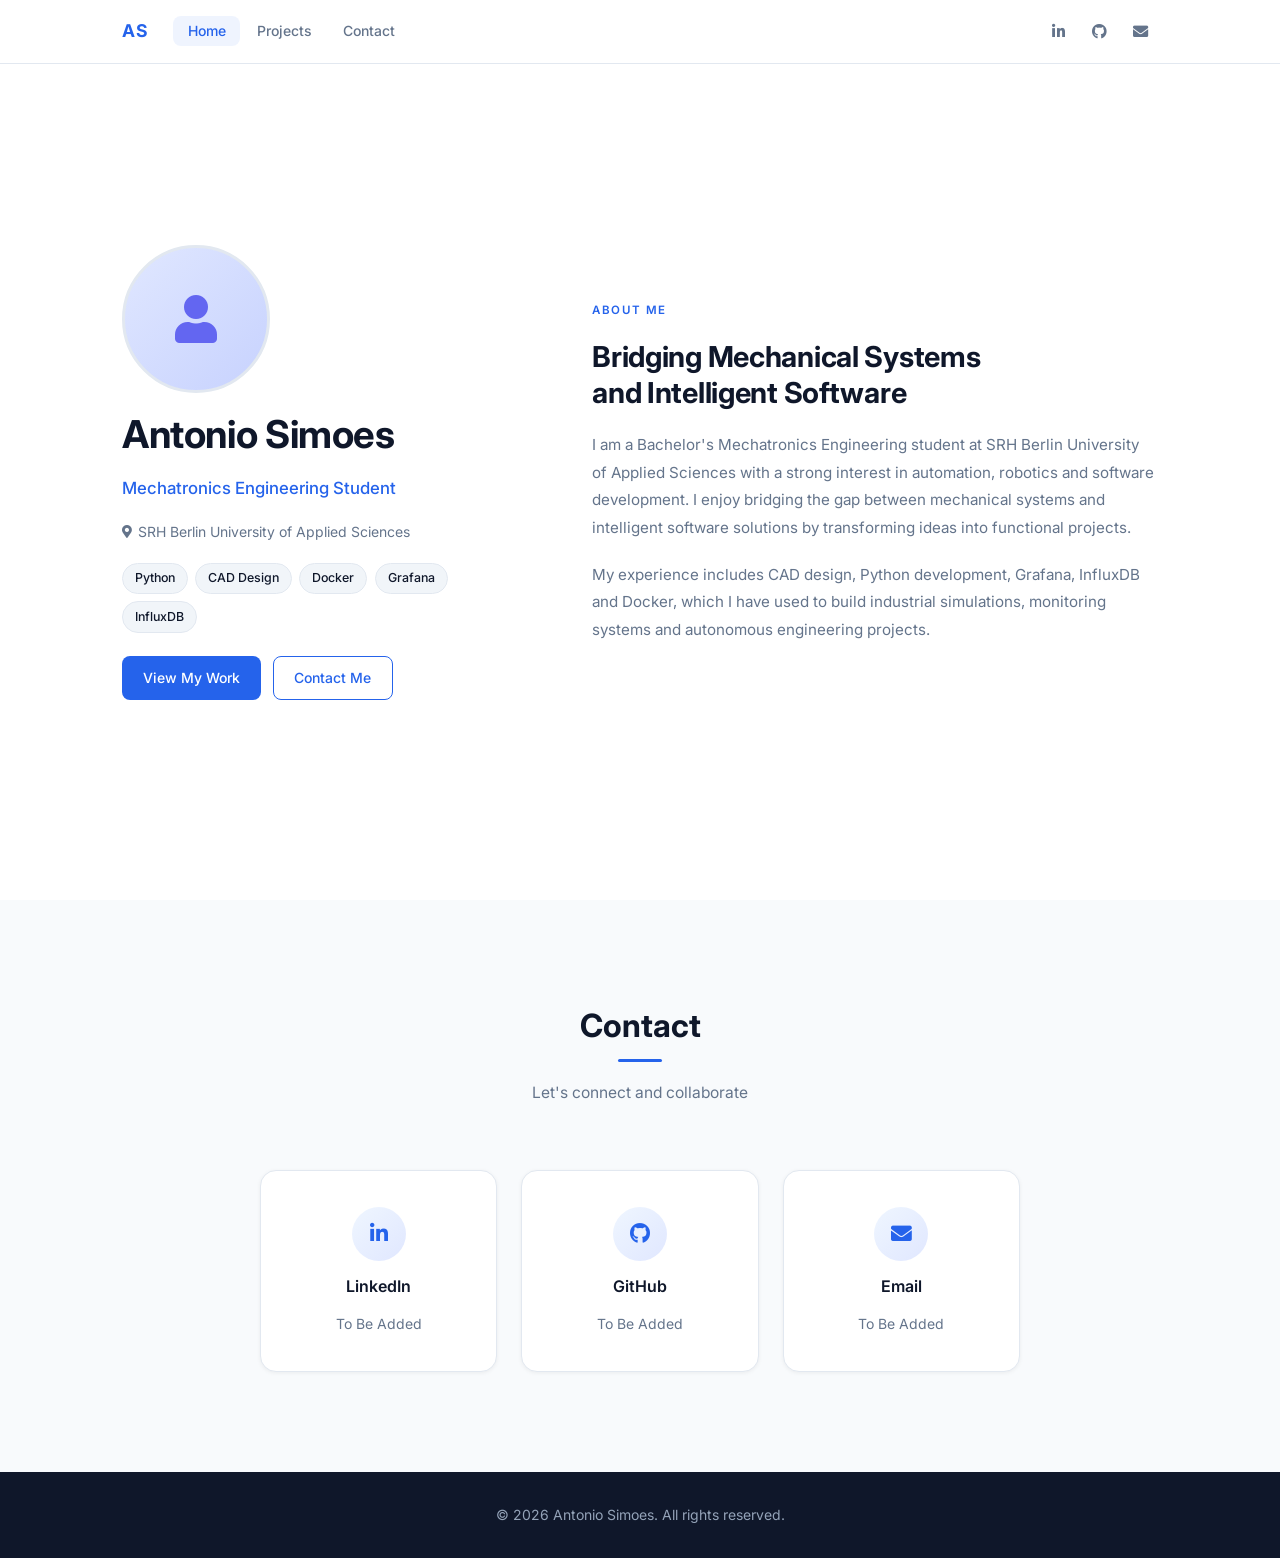
==== commit b69a4a1a: "Move projects to a dedicated page and remove featured projects from home Adds projects.html as a sta" ====
--- a/index.html
+++ b/index.html
@@ -28,7 +28,7 @@
       <!-- Nav links -->
       <ul class="nav-links" id="navLinks">
         <li><a href="#home">Home</a></li>
-        <li><a href="#projects">Projects</a></li>
+        <li><a href="projects.html">Projects</a></li>
         <li><a href="#contact">Contact</a></li>
       </ul>
 
@@ -83,7 +83,7 @@
 
         <!-- CTA buttons -->
         <div class="hero-cta">
-          <a href="#featured-projects" class="btn btn-primary">View My Work</a>
+          <a href="projects.html" class="btn btn-primary">View My Work</a>
           <a href="#contact" class="btn btn-outline">Contact Me</a>
         </div>
       </div>
@@ -103,155 +103,6 @@
           My experience includes CAD design, Python development, Grafana, InfluxDB and Docker, which I
           have used to build industrial simulations, monitoring systems and autonomous engineering projects.
         </p>
-      </div>
-
-    </div>
-  </section>
-
-  <!-- ===================== FEATURED PROJECTS ===================== -->
-  <section id="featured-projects">
-    <div class="container">
-
-      <div class="section-header fade-in">
-        <h2 class="section-title">Featured Projects</h2>
-        <p class="section-subtitle">A selection of my recent engineering work</p>
-      </div>
-
-      <div class="cards-grid">
-
-        <!-- Card 1 -->
-        <a href="projects/lipbalm.html" class="project-card fade-in delay-1">
-          <div class="card-image">
-            <img src="images/lip-balm-6.png" alt="Lip Balm Production Line" />
-          </div>
-          <div class="card-body">
-            <h3 class="card-title">Lip Balm Production Line</h3>
-            <p class="card-desc">
-              An industrial manufacturing simulation featuring MES, HMI, CMMS, production analytics,
-              Grafana integration and manufacturing traceability.
-            </p>
-            <span class="btn btn-outline">View Project</span>
-          </div>
-        </a>
-
-        <!-- Card 2 -->
-        <a href="projects/dungeonmaze.html" class="project-card fade-in delay-2">
-          <div class="card-image-placeholder">
-            <i class="fas fa-dungeon"></i>
-          </div>
-          <div class="card-body">
-            <h3 class="card-title">DungeonMaze</h3>
-            <p class="card-desc">
-              A game development project involving maze generation, logic systems and interactive
-              gameplay mechanics.
-            </p>
-            <span class="btn btn-outline">View Project</span>
-          </div>
-        </a>
-
-        <!-- Card 3 -->
-        <a href="projects/tennicollect.html" class="project-card fade-in delay-3">
-          <div class="card-image-placeholder">
-            <i class="fas fa-robot"></i>
-          </div>
-          <div class="card-body">
-            <h3 class="card-title">TenniCollect</h3>
-            <p class="card-desc">
-              Design and development of an autonomous robot capable of collecting tennis balls
-              using mechatronic systems, sensors and software integration.
-            </p>
-            <span class="btn btn-outline">View Project</span>
-          </div>
-        </a>
-
-      </div>
-    </div>
-  </section>
-
-  <!-- ===================== PROJECTS SECTION ===================== -->
-  <section id="projects">
-    <div class="container">
-
-      <div class="section-header fade-in">
-        <h2 class="section-title">Projects</h2>
-        <p class="section-subtitle">Detailed overview of my engineering projects</p>
-      </div>
-
-      <!-- Project 1: Lip Balm Production Line -->
-      <div class="project-block fade-in">
-        <div class="project-detail-card">
-          <div class="project-detail-image has-image">
-            <img src="images/lip-balm-6.png" alt="Lip Balm Production Line" />
-          </div>
-          <div class="project-detail-content">
-            <h3 class="project-detail-title">Lip Balm Production Line</h3>
-            <div class="tech-tags">
-              <span class="tech-tag">Python</span>
-              <span class="tech-tag">Docker</span>
-              <span class="tech-tag">Grafana</span>
-              <span class="tech-tag">InfluxDB</span>
-            </div>
-            <p class="project-detail-desc">
-              An industrial manufacturing simulation featuring a full Manufacturing Execution System (MES),
-              Human-Machine Interface (HMI), Computerised Maintenance Management System (CMMS), production
-              analytics, Grafana integration and complete manufacturing traceability.
-            </p>
-            <div class="card-actions">
-              <a href="projects/lipbalm.html" class="btn btn-outline">View Details</a>
-              <a href="#" class="btn btn-primary"><i class="fab fa-github"></i> GitHub &mdash; Coming Soon</a>
-            </div>
-          </div>
-        </div>
-
-      </div>
-
-      <!-- Project 2: DungeonMaze -->
-      <div class="project-detail-card fade-in">
-        <div class="project-detail-image">
-          <i class="fas fa-dungeon"></i>
-        </div>
-        <div class="project-detail-content">
-          <h3 class="project-detail-title">DungeonMaze</h3>
-          <div class="tech-tags">
-            <span class="tech-tag">Python</span>
-            <span class="tech-tag">Game Logic</span>
-          </div>
-          <p class="project-detail-desc">
-            A game development project involving procedural maze generation, logic systems and interactive
-            gameplay mechanics. Built to explore algorithm design, state management and interactive
-            software development.
-          </p>
-          <div class="card-actions">
-            <a href="projects/dungeonmaze.html" class="btn btn-outline">View Details</a>
-            <a href="#" class="btn btn-primary"><i class="fab fa-github"></i> GitHub &mdash; Coming Soon</a>
-          </div>
-        </div>
-      </div>
-
-      <!-- Project 3: TenniCollect -->
-      <div class="project-detail-card fade-in">
-        <div class="project-detail-image">
-          <i class="fas fa-robot"></i>
-        </div>
-        <div class="project-detail-content">
-          <h3 class="project-detail-title">TenniCollect</h3>
-          <p class="project-detail-subtitle">Autonomous Tennis Ball Collection Robot</p>
-          <div class="tech-tags">
-            <span class="tech-tag">CAD</span>
-            <span class="tech-tag">Robotics</span>
-            <span class="tech-tag">Mechatronics</span>
-            <span class="tech-tag">Sensors</span>
-          </div>
-          <p class="project-detail-desc">
-            Design and development of an autonomous robot capable of detecting and collecting tennis balls.
-            The project integrates mechatronic systems, sensor fusion and software control to achieve
-            reliable autonomous operation on a court.
-          </p>
-          <div class="card-actions">
-            <a href="projects/tennicollect.html" class="btn btn-outline">View Details</a>
-            <a href="#" class="btn btn-primary"><i class="fab fa-github"></i> GitHub &mdash; Coming Soon</a>
-          </div>
-        </div>
       </div>
 
     </div>
--- a/assets/css/portfolio.css
+++ b/assets/css/portfolio.css
@@ -71,16 +71,19 @@
 
 /* --- Section Shared --- */
 #home,
-#featured-projects,
 #projects,
 #contact {
   padding: 100px 0;
 }
 
 /* Alternating background for visual rhythm */
-#featured-projects,
 #contact {
   background: var(--color-bg-alt);
+}
+
+/* Projects page: first section needs extra top offset for fixed nav */
+.projects-page #projects {
+  padding-top: calc(var(--nav-height) + 80px);
 }
 
 /* --- Section Header --- */
@@ -521,11 +524,12 @@
 /* HMI demo video */
 .project-video {
   width: 100%;
+  max-height: 520px;
   display: block;
   border-radius: var(--radius-lg);
   border: 1px solid var(--color-border);
   margin-top: 0.75rem;
-  background: #000;
+  margin-bottom: 1.25rem;
 }
 
 /* Screenshot grid (4 thumbnails) */
@@ -678,7 +682,7 @@
 
 @keyframes pageFadeIn {
   from { opacity: 0; transform: translateY(10px); }
-  to   { opacity: 1; transform: translateY(0);    }
+  to   { opacity: 1; transform: none;             }
 }
 
 body {
@@ -776,6 +780,9 @@
 
 .project-cover-image img {
   width: 100%;
+  max-height: 420px;
+  object-fit: cover;
+  object-position: center top;
   border-radius: var(--radius-lg);
   border: 1px solid var(--color-border);
   box-shadow: var(--shadow-md);
@@ -789,12 +796,19 @@
 
 .gallery-grid {
   display: grid;
-  grid-template-columns: repeat(2, 1fr);
-  gap: 1rem;
-  margin-top: 1.25rem;
+  grid-template-columns: repeat(2, minmax(0, 1fr));
+  gap: 1.75rem;
+  margin: 1.5rem auto 0;
+  max-width: 1200px;
+  justify-items: center;
 }
 
 .gallery-item {
+  display: flex;
+  flex-direction: column;
+  width: 100%;
+  max-width: 560px;
+  height: 100%;
   border-radius: var(--radius-md);
   border: 1px solid var(--color-border);
   overflow: hidden;
@@ -809,10 +823,14 @@
 }
 
 .gallery-item img {
+  flex: 0 0 340px;
   width: 100%;
-  height: 180px;
+  height: 340px;
+  max-height: 340px;
   object-fit: cover;
+  object-position: center;
   display: block;
+  background: #f8fafc;
   transition: opacity var(--transition);
 }
 
@@ -821,10 +839,11 @@
 }
 
 .gallery-caption {
-  font-size: 0.8rem;
-  color: var(--color-text-muted);
-  padding: 0.6rem 0.85rem;
-  line-height: 1.4;
+  flex: 1;
+  font-size: 0.9rem;
+  color: var(--color-text-muted);
+  padding: 0.75rem 0.95rem;
+  line-height: 1.5;
   border-top: 1px solid var(--color-border);
   background: var(--color-bg-alt);
 }
@@ -841,6 +860,7 @@
   display: flex;
   align-items: center;
   justify-content: center;
+  overflow: hidden;
   opacity: 0;
   pointer-events: none;
   transition: opacity 0.25s ease;
@@ -865,18 +885,19 @@
   display: flex;
   flex-direction: column;
   align-items: center;
+  justify-content: center;
   gap: 1rem;
-  max-width: min(90vw, 1100px);
   padding: 1rem;
 }
 
 .lightbox-img {
-  max-width: 100%;
-  max-height: 80vh;
-  object-fit: contain;
+  width: auto;
+  height: auto;
+  max-width: min(80vw, 960px);
+  max-height: 65vh;
+  display: block;
   border-radius: var(--radius-md);
   box-shadow: 0 24px 64px rgba(0, 0, 0, 0.6);
-  display: block;
   transition: opacity 0.2s ease;
 }
 
@@ -951,7 +972,7 @@
 }
 
 .content-section {
-  padding: 3rem 0;
+  padding: 3.75rem 0;
   border-bottom: 1px solid var(--color-border);
 }
 
@@ -1232,7 +1253,6 @@
 
   /* Section spacing */
   #home,
-  #featured-projects,
   #projects,
   #contact {
     padding: 70px 0;
@@ -1259,7 +1279,7 @@
 
   /* Project page — mobile */
   .project-hero-title { font-size: 1.85rem; }
-  .content-section    { padding: 2rem 0; }
+  .content-section    { padding: 2.5rem 0; }
   .feature-list       { grid-template-columns: 1fr; }
   .tech-grid          { grid-template-columns: 1fr; }
   .two-col            { grid-template-columns: 1fr; gap: 1rem; }
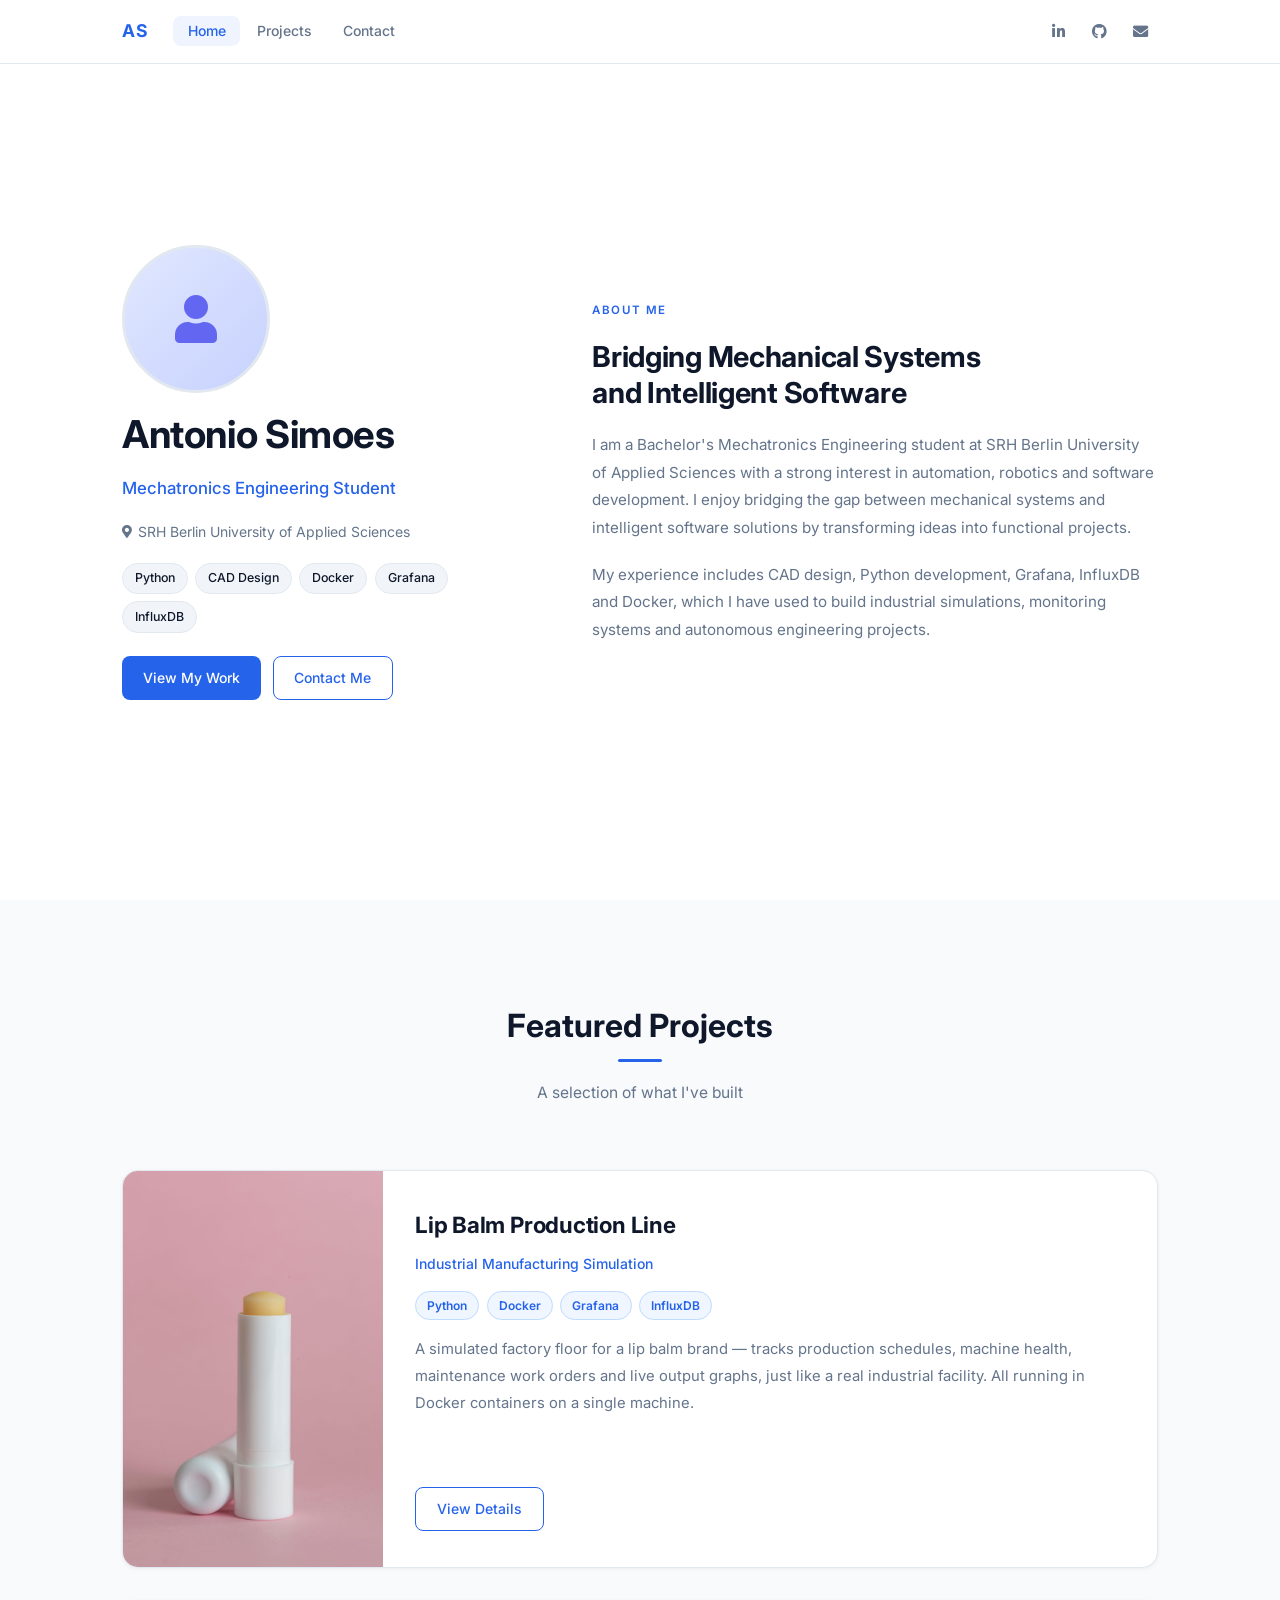
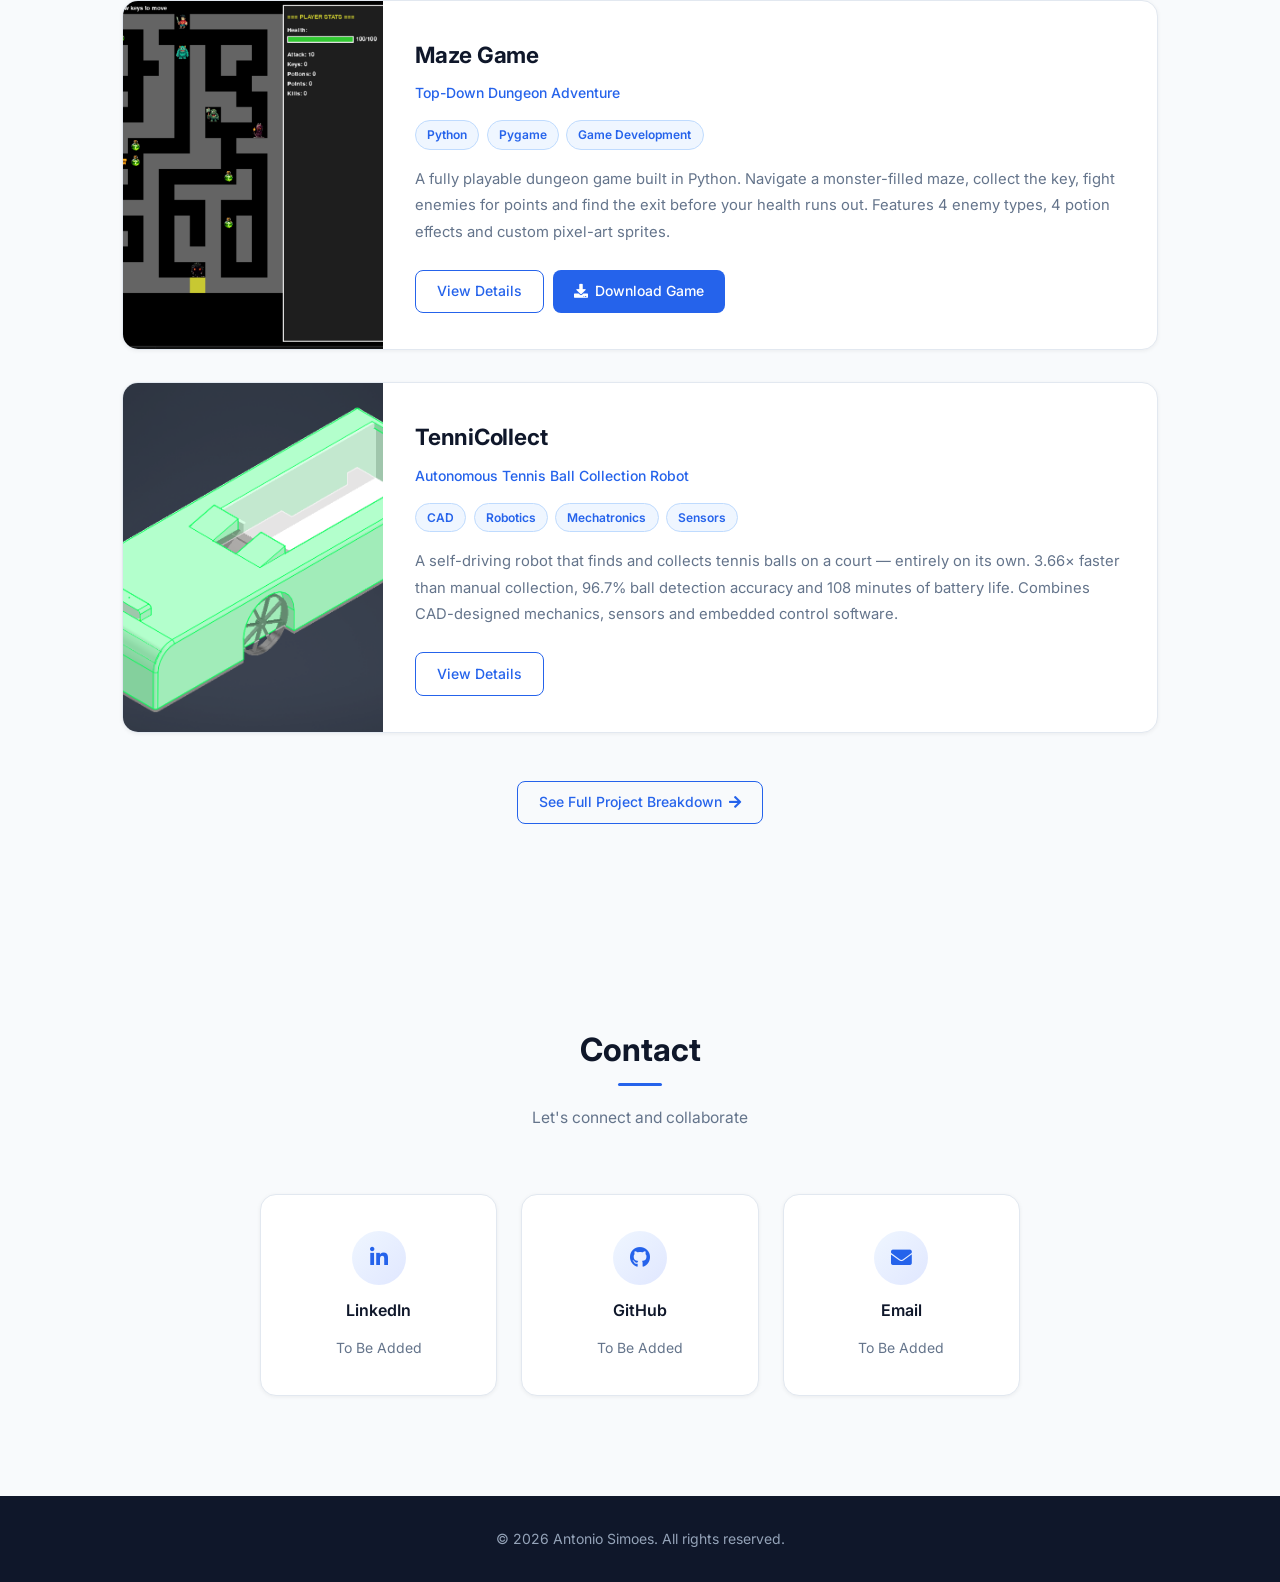
==== commit 4c4a919b: "Add featured projects to homepage, redesign projects page, add maze screenshot index.html: new featu" ====
--- a/index.html
+++ b/index.html
@@ -28,7 +28,7 @@
       <!-- Nav links -->
       <ul class="nav-links" id="navLinks">
         <li><a href="#home">Home</a></li>
-        <li><a href="projects.html">Projects</a></li>
+        <li><a href="#featured">Projects</a></li>
         <li><a href="#contact">Contact</a></li>
       </ul>
 
@@ -108,6 +108,103 @@
     </div>
   </section>
 
+  <!-- ===================== FEATURED PROJECTS ===================== -->
+  <section id="featured">
+    <div class="container">
+
+      <div class="section-header fade-in">
+        <h2 class="section-title">Featured Projects</h2>
+        <p class="section-subtitle">A selection of what I've built</p>
+      </div>
+
+      <!-- Lip Balm Production Line -->
+      <div class="project-block fade-in">
+        <div class="project-detail-card">
+          <div class="project-detail-image has-image">
+            <img src="images/lip-balm-6.png" alt="Lip Balm Production Line" />
+          </div>
+          <div class="project-detail-content">
+            <h3 class="project-detail-title">Lip Balm Production Line</h3>
+            <p class="project-detail-subtitle">Industrial Manufacturing Simulation</p>
+            <div class="tech-tags">
+              <span class="tech-tag">Python</span>
+              <span class="tech-tag">Docker</span>
+              <span class="tech-tag">Grafana</span>
+              <span class="tech-tag">InfluxDB</span>
+            </div>
+            <p class="project-detail-desc">
+              A simulated factory floor for a lip balm brand — tracks production schedules, machine health,
+              maintenance work orders and live output graphs, just like a real industrial facility. All
+              running in Docker containers on a single machine.
+            </p>
+            <div class="card-actions">
+              <a href="projects/lipbalm.html" class="btn btn-outline">View Details</a>
+            </div>
+          </div>
+        </div>
+      </div>
+
+      <!-- Maze Game -->
+      <div class="project-block fade-in">
+        <div class="project-detail-card">
+          <div class="project-detail-image has-image">
+            <img src="images/maze-game-1.png" alt="Maze Game gameplay screenshot" />
+          </div>
+          <div class="project-detail-content">
+            <h3 class="project-detail-title">Maze Game</h3>
+            <p class="project-detail-subtitle">Top-Down Dungeon Adventure</p>
+            <div class="tech-tags">
+              <span class="tech-tag">Python</span>
+              <span class="tech-tag">Pygame</span>
+              <span class="tech-tag">Game Development</span>
+            </div>
+            <p class="project-detail-desc">
+              A fully playable dungeon game built in Python. Navigate a monster-filled maze, collect the
+              key, fight enemies for points and find the exit before your health runs out. Features 4
+              enemy types, 4 potion effects and custom pixel-art sprites.
+            </p>
+            <div class="card-actions">
+              <a href="projects/dungeonmaze.html" class="btn btn-outline">View Details</a>
+              <a href="downloads/MazeGame.py" download="MazeGame.py" class="btn btn-primary"><i class="fas fa-download"></i> Download Game</a>
+            </div>
+          </div>
+        </div>
+      </div>
+
+      <!-- TenniCollect -->
+      <div class="project-block fade-in">
+        <div class="project-detail-card">
+          <div class="project-detail-image has-image">
+            <img src="images/TenniCollect-2.png" alt="TenniCollect autonomous robot" />
+          </div>
+          <div class="project-detail-content">
+            <h3 class="project-detail-title">TenniCollect</h3>
+            <p class="project-detail-subtitle">Autonomous Tennis Ball Collection Robot</p>
+            <div class="tech-tags">
+              <span class="tech-tag">CAD</span>
+              <span class="tech-tag">Robotics</span>
+              <span class="tech-tag">Mechatronics</span>
+              <span class="tech-tag">Sensors</span>
+            </div>
+            <p class="project-detail-desc">
+              A self-driving robot that finds and collects tennis balls on a court — entirely on its own.
+              3.66× faster than manual collection, 96.7% ball detection accuracy and 108 minutes of
+              battery life. Combines CAD-designed mechanics, sensors and embedded control software.
+            </p>
+            <div class="card-actions">
+              <a href="projects/tennicollect.html" class="btn btn-outline">View Details</a>
+            </div>
+          </div>
+        </div>
+      </div>
+
+      <div class="section-cta fade-in">
+        <a href="projects.html" class="btn btn-outline">See Full Project Breakdown <i class="fas fa-arrow-right"></i></a>
+      </div>
+
+    </div>
+  </section>
+
   <!-- ===================== CONTACT SECTION ===================== -->
   <section id="contact">
     <div class="container">
--- a/assets/css/portfolio.css
+++ b/assets/css/portfolio.css
@@ -773,20 +773,18 @@
    ============================================================ */
 
 .project-cover-image {
-  max-width: 540px;
+  max-width: 380px;
   margin: 2.5rem auto 0;
   padding: 0 2rem;
 }
 
 .project-cover-image img {
   width: 100%;
-  max-height: 420px;
-  object-fit: cover;
-  object-position: center top;
+  height: auto;
+  display: block;
   border-radius: var(--radius-lg);
   border: 1px solid var(--color-border);
   box-shadow: var(--shadow-md);
-  display: block;
 }
 
 
@@ -1134,6 +1132,341 @@
 
 
 /* ============================================================
+   FEATURED PROJECTS SECTION (index.html)
+   ============================================================ */
+
+#featured {
+  padding: 100px 0;
+  background: var(--color-bg-alt);
+}
+
+.section-cta {
+  text-align: center;
+  margin-top: 3rem;
+}
+
+
+/* ============================================================
+   PROJECTS PAGE — HEADER BANNER
+   ============================================================ */
+
+.projects-page-header {
+  padding: calc(var(--nav-height) + 56px) 0 48px;
+  background: var(--color-bg-dark);
+  text-align: center;
+}
+
+.projects-page-title {
+  font-size: 2.6rem;
+  font-weight: 700;
+  color: #ffffff;
+  letter-spacing: -0.02em;
+  margin-bottom: 0.5rem;
+}
+
+.projects-page-subtitle {
+  font-size: 1rem;
+  color: rgba(255, 255, 255, 0.5);
+}
+
+.projects-page #projects {
+  padding-top: 72px;
+}
+
+
+/* ============================================================
+   PROJECTS PAGE — SHOWCASE CARD GRID
+   ============================================================ */
+
+.showcase-grid {
+  display: grid;
+  grid-template-columns: repeat(3, 1fr);
+  gap: 2rem;
+}
+
+.showcase-card {
+  display: flex;
+  flex-direction: column;
+  background: var(--color-card);
+  border: 1px solid var(--color-border);
+  border-radius: var(--radius-xl);
+  overflow: hidden;
+  box-shadow: var(--shadow-sm);
+  color: inherit;
+  cursor: pointer;
+  transition: transform 0.3s ease, box-shadow 0.3s ease;
+  text-decoration: none;
+}
+
+.showcase-card:hover {
+  transform: translateY(-8px);
+  box-shadow: var(--shadow-lg);
+  color: inherit;
+}
+
+.showcase-card-image {
+  width: 100%;
+  height: 230px;
+  overflow: hidden;
+  background: linear-gradient(135deg, #e0e7ff 0%, #f0f4ff 100%);
+  flex-shrink: 0;
+}
+
+.showcase-card-image img {
+  width: 100%;
+  height: 100%;
+  object-fit: cover;
+  object-position: center top;
+  display: block;
+  transition: transform 0.4s ease;
+}
+
+.showcase-card:hover .showcase-card-image img {
+  transform: scale(1.04);
+}
+
+.showcase-card-body {
+  padding: 1.5rem 1.5rem 1.25rem;
+  display: flex;
+  flex-direction: column;
+  flex: 1;
+  gap: 0.55rem;
+}
+
+.showcase-card-tags {
+  display: flex;
+  flex-wrap: wrap;
+  gap: 0.35rem;
+}
+
+.showcase-card-title {
+  font-size: 1.15rem;
+  font-weight: 700;
+  color: var(--color-text);
+  letter-spacing: -0.01em;
+  margin-top: 0.15rem;
+}
+
+.showcase-card-subtitle {
+  font-size: 0.8rem;
+  color: var(--color-primary);
+  font-weight: 500;
+  margin-top: -0.2rem;
+}
+
+.showcase-card-desc {
+  font-size: 0.875rem;
+  color: var(--color-text-muted);
+  line-height: 1.7;
+  flex: 1;
+}
+
+.showcase-card-footer {
+  display: flex;
+  align-items: center;
+  justify-content: space-between;
+  margin-top: 0.75rem;
+  padding-top: 0.75rem;
+  border-top: 1px solid var(--color-border);
+  gap: 0.75rem;
+}
+
+.showcase-card-cta {
+  font-size: 0.85rem;
+  font-weight: 600;
+  color: var(--color-primary);
+  display: flex;
+  align-items: center;
+  gap: 0.4rem;
+  transition: gap var(--transition);
+}
+
+.showcase-card:hover .showcase-card-cta {
+  gap: 0.65rem;
+}
+
+.showcase-card-download {
+  font-size: 0.78rem;
+  font-weight: 500;
+  color: var(--color-text-muted);
+  background: var(--color-bg-alt);
+  border: 1px solid var(--color-border);
+  border-radius: var(--radius-sm);
+  padding: 0.3rem 0.7rem;
+  display: flex;
+  align-items: center;
+  gap: 0.35rem;
+  transition: background var(--transition), color var(--transition);
+  text-decoration: none;
+}
+
+.showcase-card-download:hover {
+  background: var(--color-primary);
+  color: #ffffff;
+  border-color: var(--color-primary);
+}
+
+
+/* ============================================================
+   PROJECT PAGE — STATS ROW
+   ============================================================ */
+
+.project-stats-row {
+  display: grid;
+  grid-template-columns: repeat(4, 1fr);
+  gap: 1rem;
+  text-align: center;
+}
+
+.project-stat {
+  background: var(--color-bg-alt);
+  border: 1px solid var(--color-border);
+  border-radius: var(--radius-md);
+  padding: 1.5rem 1rem;
+}
+
+.project-stat-number {
+  font-size: 2rem;
+  font-weight: 700;
+  color: var(--color-primary);
+  line-height: 1;
+  margin-bottom: 0.45rem;
+}
+
+.project-stat-label {
+  font-size: 0.78rem;
+  color: var(--color-text-muted);
+  font-weight: 500;
+  line-height: 1.35;
+}
+
+
+/* ============================================================
+   PROJECT PAGE — HOW TO PLAY
+   ============================================================ */
+
+.how-to-play-grid {
+  display: grid;
+  grid-template-columns: repeat(4, 1fr);
+  gap: 1rem;
+  margin-bottom: 2rem;
+}
+
+.how-to-play-card {
+  background: var(--color-bg-alt);
+  border: 1px solid var(--color-border);
+  border-radius: var(--radius-md);
+  padding: 1.5rem 1.25rem;
+  text-align: center;
+  display: flex;
+  flex-direction: column;
+  align-items: center;
+  gap: 0.6rem;
+}
+
+.how-to-play-card h3 {
+  font-size: 0.9rem;
+  font-weight: 600;
+  color: var(--color-text);
+}
+
+.how-to-play-card p {
+  font-size: 0.8rem;
+  color: var(--color-text-muted);
+  line-height: 1.5;
+}
+
+.how-to-play-icon {
+  width: 44px;
+  height: 44px;
+  border-radius: 50%;
+  background: linear-gradient(135deg, #eff6ff, #e0e7ff);
+  display: flex;
+  align-items: center;
+  justify-content: center;
+  font-size: 1.1rem;
+  color: var(--color-primary);
+  flex-shrink: 0;
+}
+
+
+/* ============================================================
+   PROJECT PAGE — CONTROLS BOX
+   ============================================================ */
+
+.controls-box {
+  background: var(--color-bg-dark);
+  border-radius: var(--radius-md);
+  padding: 1.5rem 1.75rem;
+}
+
+.controls-title {
+  font-size: 0.85rem;
+  font-weight: 600;
+  color: rgba(255, 255, 255, 0.55);
+  text-transform: uppercase;
+  letter-spacing: 0.1em;
+  margin-bottom: 1rem;
+}
+
+.controls-grid {
+  display: grid;
+  grid-template-columns: repeat(2, 1fr);
+  gap: 0.65rem 2rem;
+}
+
+.control-item {
+  display: flex;
+  align-items: center;
+  gap: 0.75rem;
+  font-size: 0.875rem;
+  color: rgba(255, 255, 255, 0.7);
+}
+
+kbd {
+  background: rgba(255, 255, 255, 0.12);
+  border: 1px solid rgba(255, 255, 255, 0.2);
+  border-radius: 5px;
+  padding: 0.2rem 0.55rem;
+  font-size: 0.78rem;
+  font-family: var(--font);
+  color: #ffffff;
+  white-space: nowrap;
+  flex-shrink: 0;
+}
+
+
+/* ============================================================
+   PROJECT PAGE — DOWNLOAD SECTION
+   ============================================================ */
+
+.download-section {
+  display: flex;
+  align-items: center;
+  justify-content: space-between;
+  gap: 1.5rem;
+  background: var(--color-bg-alt);
+  border: 1px solid var(--color-border);
+  border-radius: var(--radius-lg);
+  padding: 1.5rem 2rem;
+  margin-top: 1.25rem;
+}
+
+.download-section-info h3 {
+  font-size: 1rem;
+  font-weight: 600;
+  color: var(--color-text);
+  margin-bottom: 0.3rem;
+}
+
+.download-section-info p {
+  font-size: 0.85rem;
+  color: var(--color-text-muted);
+  line-height: 1.5;
+}
+
+
+/* ============================================================
    SCROLL ANIMATIONS
    ============================================================ */
 
@@ -1192,10 +1525,15 @@
   }
 
   /* Project page — tablet */
-  .feature-list { grid-template-columns: 1fr; }
-  .tech-grid    { grid-template-columns: 1fr; }
-  .two-col      { grid-template-columns: 1fr; gap: 1.25rem; }
-  .gallery-grid { grid-template-columns: 1fr; }
+  .feature-list       { grid-template-columns: 1fr; }
+  .tech-grid          { grid-template-columns: 1fr; }
+  .two-col            { grid-template-columns: 1fr; gap: 1.25rem; }
+  .gallery-grid       { grid-template-columns: 1fr; }
+  .project-stats-row  { grid-template-columns: repeat(2, 1fr); }
+  .how-to-play-grid   { grid-template-columns: repeat(2, 1fr); }
+  .controls-grid      { grid-template-columns: 1fr; }
+  .download-section   { flex-direction: column; align-items: flex-start; }
+  .showcase-grid      { grid-template-columns: repeat(2, 1fr); }
 
   .contact-grid {
     grid-template-columns: repeat(2, 1fr);
@@ -1278,10 +1616,16 @@
   }
 
   /* Project page — mobile */
-  .project-hero-title { font-size: 1.85rem; }
-  .content-section    { padding: 2.5rem 0; }
-  .feature-list       { grid-template-columns: 1fr; }
-  .tech-grid          { grid-template-columns: 1fr; }
-  .two-col            { grid-template-columns: 1fr; gap: 1rem; }
-
-}
+  .project-hero-title  { font-size: 1.85rem; }
+  .content-section     { padding: 2.5rem 0; }
+  .feature-list        { grid-template-columns: 1fr; }
+  .tech-grid           { grid-template-columns: 1fr; }
+  .two-col             { grid-template-columns: 1fr; gap: 1rem; }
+  .project-stats-row   { grid-template-columns: repeat(2, 1fr); }
+  .how-to-play-grid    { grid-template-columns: 1fr; }
+  .controls-grid       { grid-template-columns: 1fr; }
+  .download-section    { flex-direction: column; align-items: flex-start; }
+  .showcase-grid       { grid-template-columns: 1fr; }
+  .projects-page-title { font-size: 1.85rem; }
+
+}
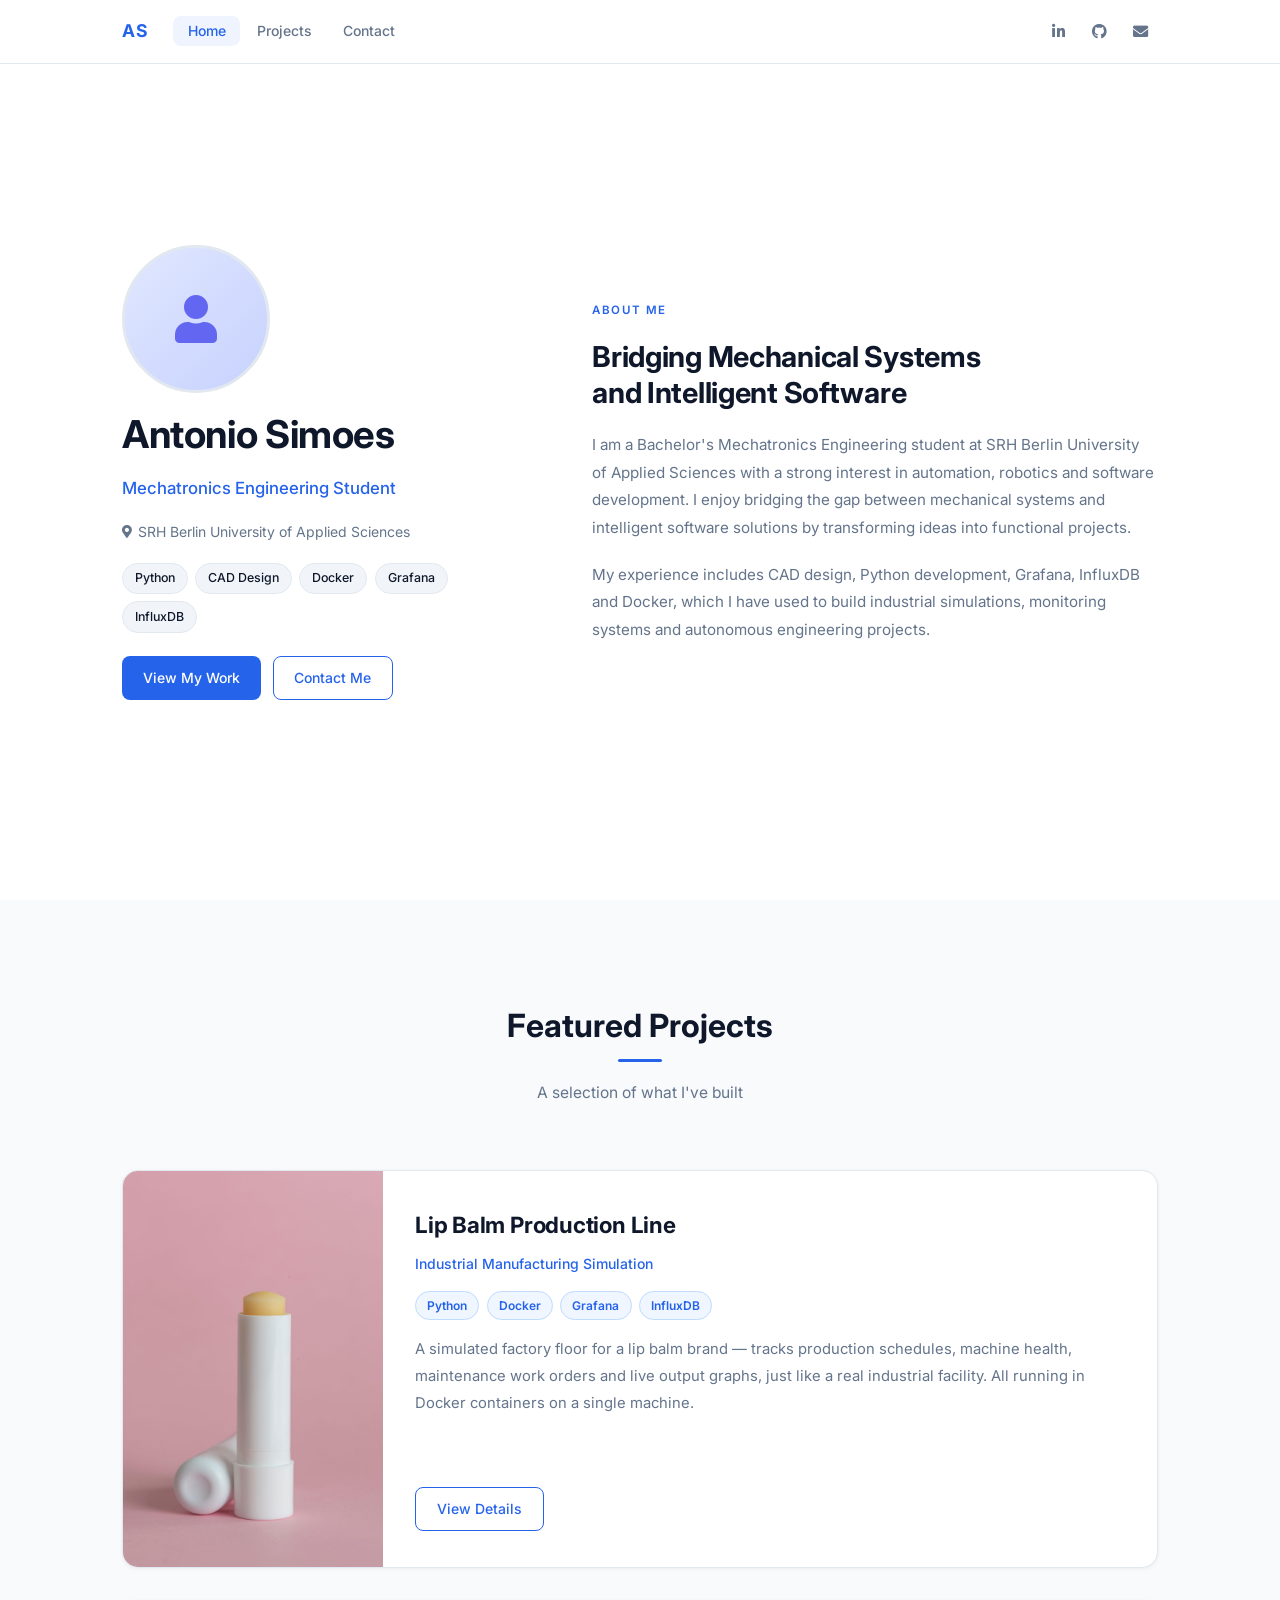
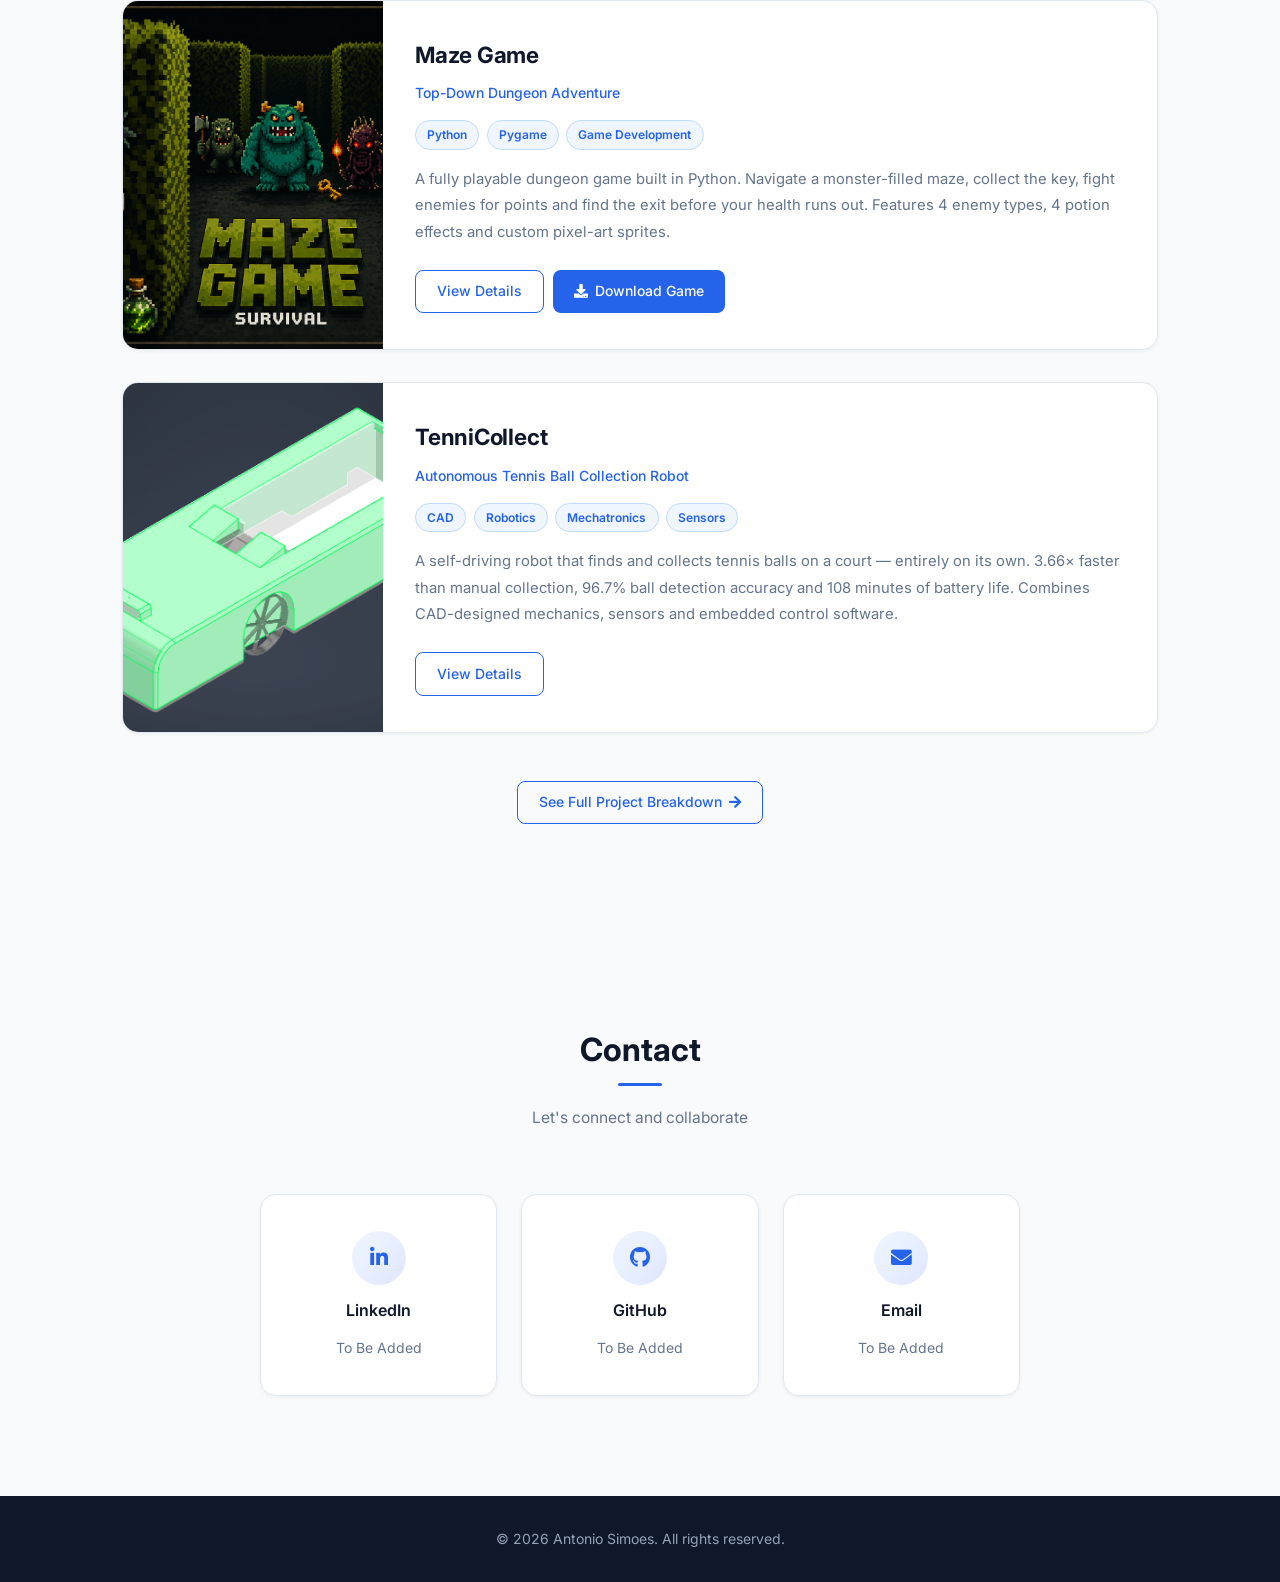
==== commit d72b8fc5: "Redesign projects page with overlay cards, update maze image to maze-game-2 projects.html: completel" ====
--- a/index.html
+++ b/index.html
@@ -148,7 +148,7 @@
       <div class="project-block fade-in">
         <div class="project-detail-card">
           <div class="project-detail-image has-image">
-            <img src="images/maze-game-1.png" alt="Maze Game gameplay screenshot" />
+            <img src="images/maze-game-2.png" alt="Maze Game gameplay screenshot" />
           </div>
           <div class="project-detail-content">
             <h3 class="project-detail-title">Maze Game</h3>
--- a/assets/css/portfolio.css
+++ b/assets/css/portfolio.css
@@ -1175,135 +1175,182 @@
 
 
 /* ============================================================
-   PROJECTS PAGE — SHOWCASE CARD GRID
+   PROJECTS PAGE — SHOWCASE CARD GRID (overlay design)
    ============================================================ */
 
 .showcase-grid {
   display: grid;
   grid-template-columns: repeat(3, 1fr);
-  gap: 2rem;
+  gap: 1.5rem;
 }
 
 .showcase-card {
-  display: flex;
-  flex-direction: column;
-  background: var(--color-card);
-  border: 1px solid var(--color-border);
+  position: relative;
+  display: block;
   border-radius: var(--radius-xl);
   overflow: hidden;
-  box-shadow: var(--shadow-sm);
+  background: #111827;
+  border: 1px solid rgba(255, 255, 255, 0.08);
+  cursor: pointer;
+  aspect-ratio: 4 / 5;
+  text-decoration: none;
   color: inherit;
-  cursor: pointer;
-  transition: transform 0.3s ease, box-shadow 0.3s ease;
-  text-decoration: none;
+  transition: transform 0.35s ease, box-shadow 0.35s ease;
 }
 
 .showcase-card:hover {
   transform: translateY(-8px);
-  box-shadow: var(--shadow-lg);
+  box-shadow: 0 32px 72px rgba(0, 0, 0, 0.4);
   color: inherit;
 }
 
-.showcase-card-image {
-  width: 100%;
-  height: 230px;
-  overflow: hidden;
-  background: linear-gradient(135deg, #e0e7ff 0%, #f0f4ff 100%);
-  flex-shrink: 0;
-}
-
-.showcase-card-image img {
+/* "Latest Project" pill badge */
+.showcase-badge {
+  position: absolute;
+  top: 1rem;
+  left: 1rem;
+  z-index: 3;
+  background: #e11d48;
+  color: #ffffff;
+  font-size: 0.68rem;
+  font-weight: 700;
+  text-transform: uppercase;
+  letter-spacing: 0.1em;
+  padding: 0.35rem 0.9rem;
+  border-radius: 100px;
+  pointer-events: none;
+}
+
+/* Full-bleed image */
+.showcase-card-img {
+  position: absolute;
+  inset: 0;
   width: 100%;
   height: 100%;
   object-fit: cover;
-  object-position: center top;
+  object-position: center;
   display: block;
-  transition: transform 0.4s ease;
-}
-
-.showcase-card:hover .showcase-card-image img {
-  transform: scale(1.04);
-}
-
-.showcase-card-body {
-  padding: 1.5rem 1.5rem 1.25rem;
-  display: flex;
-  flex-direction: column;
-  flex: 1;
-  gap: 0.55rem;
-}
-
-.showcase-card-tags {
-  display: flex;
-  flex-wrap: wrap;
-  gap: 0.35rem;
-}
-
-.showcase-card-title {
-  font-size: 1.15rem;
+  opacity: 0.6;
+  transition: opacity 0.45s ease, transform 0.5s ease;
+}
+
+.showcase-card:hover .showcase-card-img {
+  opacity: 1;
+  transform: scale(1.05);
+}
+
+/* Gradient overlay at the bottom */
+.showcase-overlay {
+  position: absolute;
+  bottom: 0;
+  left: 0;
+  right: 0;
+  z-index: 2;
+  padding: 1.25rem 1.5rem 1.5rem;
+  background: linear-gradient(
+    to top,
+    rgba(0, 0, 0, 0.96) 0%,
+    rgba(0, 0, 0, 0.72) 50%,
+    transparent 100%
+  );
+  pointer-events: none;
+}
+
+.showcase-overlay > * { pointer-events: auto; }
+
+.showcase-overlay-tags {
+  font-size: 0.68rem;
   font-weight: 700;
-  color: var(--color-text);
-  letter-spacing: -0.01em;
-  margin-top: 0.15rem;
-}
-
-.showcase-card-subtitle {
+  text-transform: uppercase;
+  letter-spacing: 0.1em;
+  color: rgba(255, 255, 255, 0.5);
+  margin-bottom: 0.45rem;
+}
+
+.showcase-overlay-title {
+  font-size: 1.3rem;
+  font-weight: 800;
+  color: #ffffff;
+  letter-spacing: -0.02em;
+  line-height: 1.2;
+}
+
+/* Description — hidden by default, slides in on hover */
+.showcase-overlay-desc {
   font-size: 0.8rem;
-  color: var(--color-primary);
-  font-weight: 500;
-  margin-top: -0.2rem;
-}
-
-.showcase-card-desc {
-  font-size: 0.875rem;
-  color: var(--color-text-muted);
-  line-height: 1.7;
-  flex: 1;
-}
-
-.showcase-card-footer {
-  display: flex;
-  align-items: center;
-  justify-content: space-between;
-  margin-top: 0.75rem;
-  padding-top: 0.75rem;
-  border-top: 1px solid var(--color-border);
-  gap: 0.75rem;
-}
-
-.showcase-card-cta {
+  color: rgba(255, 255, 255, 0.65);
+  line-height: 1.6;
+  max-height: 0;
+  overflow: hidden;
+  opacity: 0;
+  transform: translateY(6px);
+  transition: max-height 0.4s ease, opacity 0.35s ease, transform 0.35s ease, margin 0.35s ease;
+  margin-top: 0;
+}
+
+.showcase-card:hover .showcase-overlay-desc {
+  max-height: 100px;
+  opacity: 1;
+  transform: translateY(0);
+  margin-top: 0.5rem;
+}
+
+/* Divider + view link */
+.showcase-overlay-link {
+  display: flex;
+  align-items: center;
+  gap: 0.4rem;
   font-size: 0.85rem;
   font-weight: 600;
-  color: var(--color-primary);
-  display: flex;
-  align-items: center;
-  gap: 0.4rem;
-  transition: gap var(--transition);
-}
-
-.showcase-card:hover .showcase-card-cta {
+  color: rgba(255, 255, 255, 0.6);
+  margin-top: 0.85rem;
+  padding-top: 0.85rem;
+  border-top: 1px solid rgba(255, 255, 255, 0.12);
+  transition: color 0.25s ease, gap 0.25s ease;
+}
+
+.showcase-card:hover .showcase-overlay-link {
+  color: #ffffff;
   gap: 0.65rem;
 }
 
-.showcase-card-download {
-  font-size: 0.78rem;
-  font-weight: 500;
-  color: var(--color-text-muted);
-  background: var(--color-bg-alt);
-  border: 1px solid var(--color-border);
+/* Footer row (view link + download btn side by side) */
+.showcase-overlay-footer {
+  display: flex;
+  align-items: center;
+  justify-content: space-between;
+  gap: 0.75rem;
+  margin-top: 0.85rem;
+  padding-top: 0.85rem;
+  border-top: 1px solid rgba(255, 255, 255, 0.12);
+}
+
+.showcase-overlay-footer .showcase-overlay-link {
+  margin-top: 0;
+  padding-top: 0;
+  border-top: none;
+}
+
+/* Download pill inside the card */
+.showcase-download-btn {
+  font-size: 0.73rem;
+  font-weight: 600;
+  color: rgba(255, 255, 255, 0.7);
+  background: rgba(255, 255, 255, 0.1);
+  border: 1px solid rgba(255, 255, 255, 0.18);
   border-radius: var(--radius-sm);
   padding: 0.3rem 0.7rem;
-  display: flex;
+  display: inline-flex;
   align-items: center;
   gap: 0.35rem;
-  transition: background var(--transition), color var(--transition);
   text-decoration: none;
-}
-
-.showcase-card-download:hover {
-  background: var(--color-primary);
+  transition: background 0.25s ease, color 0.25s ease;
+  white-space: nowrap;
+}
+
+.showcase-download-btn:hover {
+  background: rgba(255, 255, 255, 0.22);
   color: #ffffff;
-  border-color: var(--color-primary);
 }
 
 
@@ -1533,7 +1580,7 @@
   .how-to-play-grid   { grid-template-columns: repeat(2, 1fr); }
   .controls-grid      { grid-template-columns: 1fr; }
   .download-section   { flex-direction: column; align-items: flex-start; }
-  .showcase-grid      { grid-template-columns: repeat(2, 1fr); }
+  .showcase-grid      { grid-template-columns: repeat(2, 1fr); gap: 1.25rem; }
 
   .contact-grid {
     grid-template-columns: repeat(2, 1fr);
@@ -1625,7 +1672,8 @@
   .how-to-play-grid    { grid-template-columns: 1fr; }
   .controls-grid       { grid-template-columns: 1fr; }
   .download-section    { flex-direction: column; align-items: flex-start; }
-  .showcase-grid       { grid-template-columns: 1fr; }
-  .projects-page-title { font-size: 1.85rem; }
-
-}
+  .showcase-grid         { grid-template-columns: 1fr; gap: 1.25rem; }
+  .projects-page-title   { font-size: 1.85rem; }
+  .showcase-card         { aspect-ratio: 3 / 4; }
+
+}
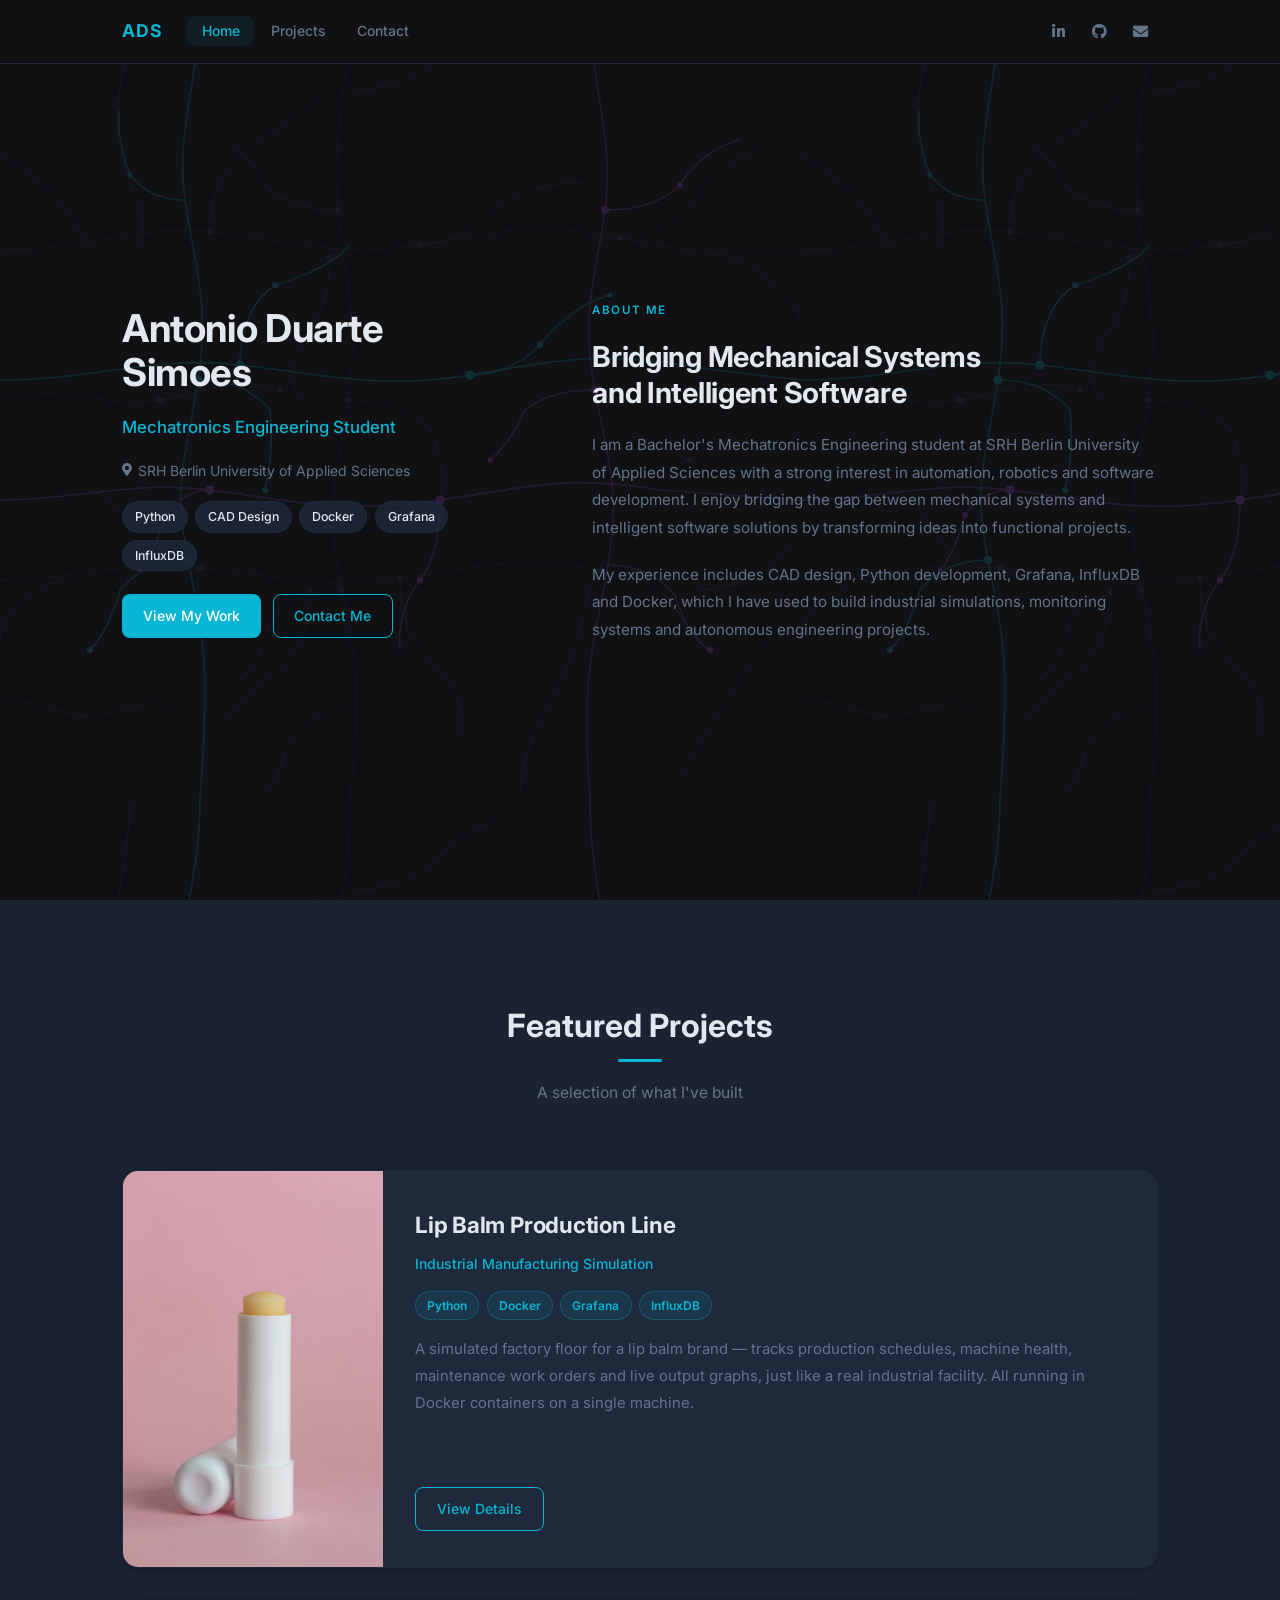
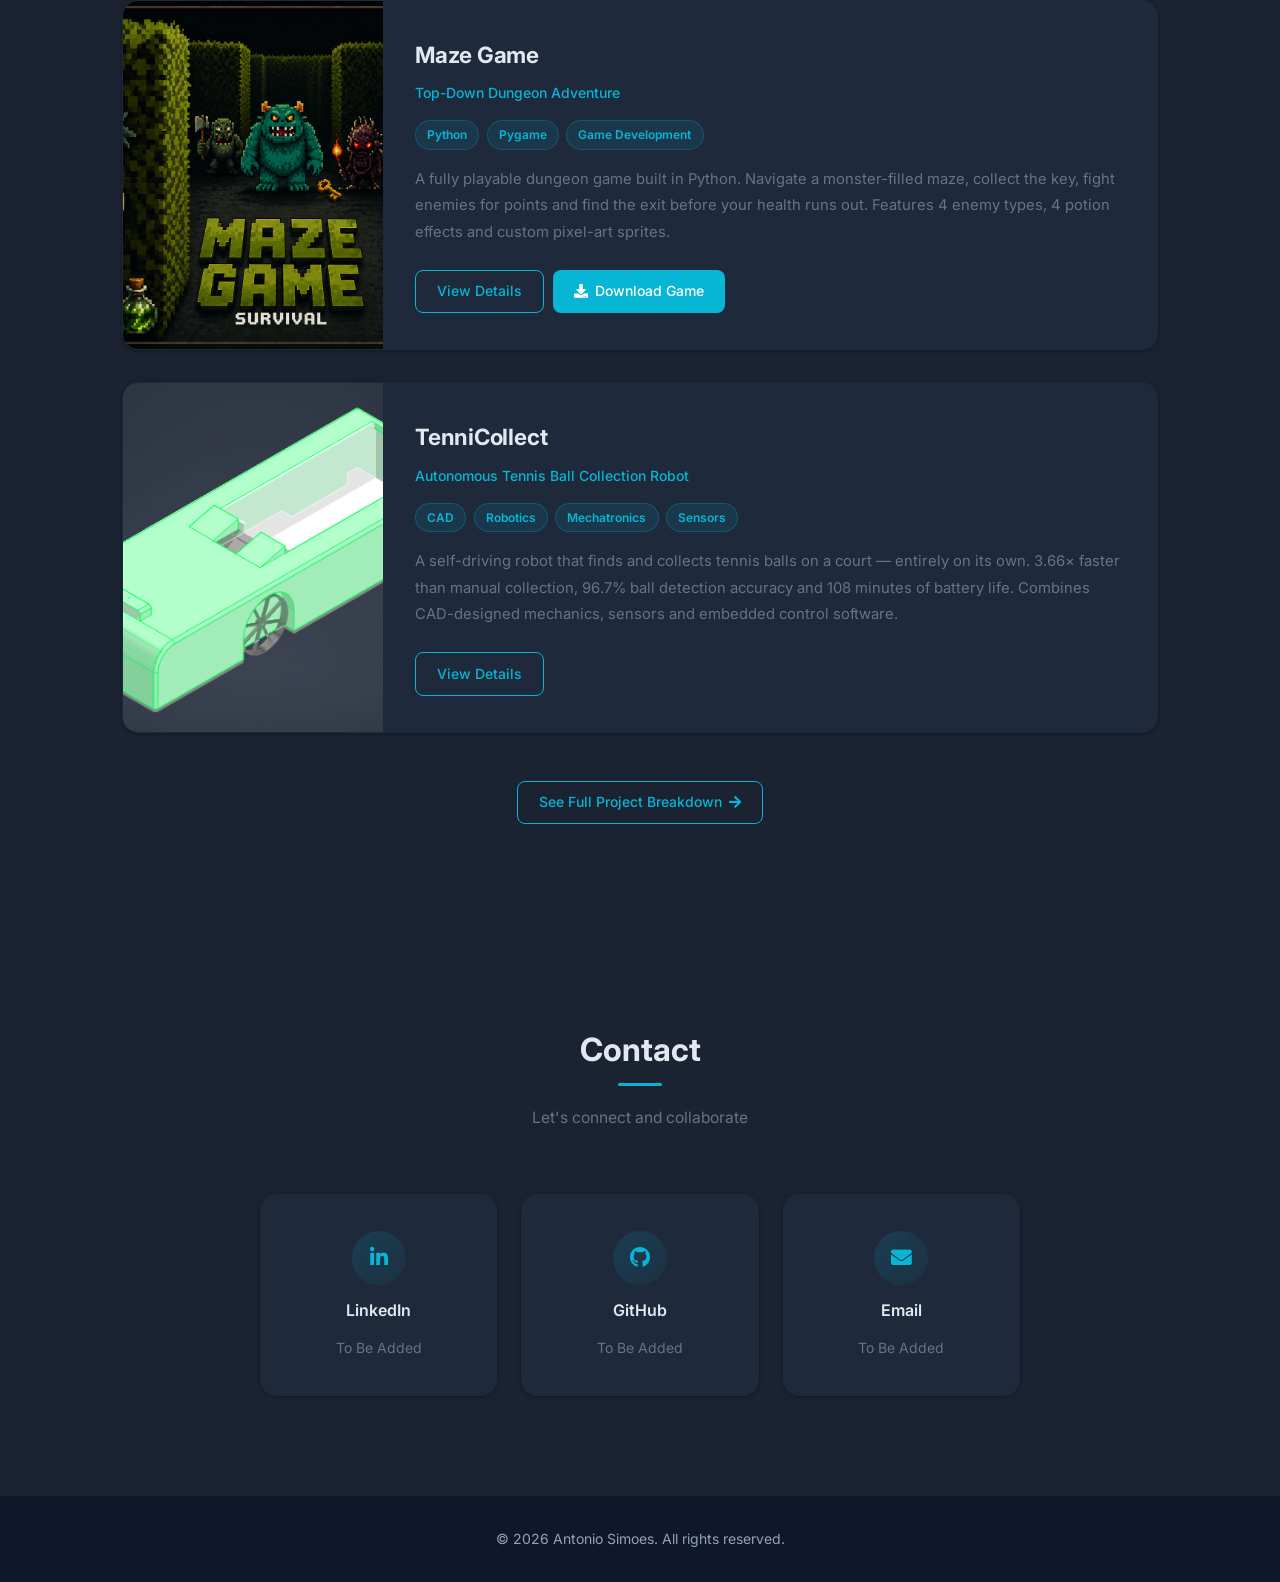
==== commit 89dd14cf: "Update name to Antonio Duarte Simoes, logo to ADS, remove profile pic frame" ====
--- a/index.html
+++ b/index.html
@@ -23,7 +23,7 @@
     <div class="nav-container">
 
       <!-- Logo -->
-      <a href="#home" class="nav-logo">AS</a>
+      <a href="#home" class="nav-logo">ADS</a>
 
       <!-- Nav links -->
       <ul class="nav-links" id="navLinks">
@@ -59,13 +59,7 @@
 
       <!-- Left: profile + intro -->
       <div class="home-left fade-in">
-        <div class="profile-pic-wrapper">
-          <div class="profile-pic-placeholder">
-            <i class="fas fa-user"></i>
-          </div>
-        </div>
-
-        <h1 class="hero-name">Antonio Simoes</h1>
+        <h1 class="hero-name">Antonio Duarte Simoes</h1>
         <p class="hero-tagline">Mechatronics Engineering Student</p>
 
         <p class="hero-location">
--- a/assets/css/portfolio.css
+++ b/assets/css/portfolio.css
@@ -4,20 +4,21 @@
 
 /* --- CSS Variables --- */
 :root {
-  --color-bg:           #ffffff;
-  --color-bg-alt:       #f8fafc;
+  --color-bg:           transparent;
+  --color-bg-alt:       rgba(30, 41, 59, 0.80);
   --color-bg-dark:      #0f172a;
-  --color-primary:      #2563eb;
-  --color-primary-dark: #1d4ed8;
-  --color-text:         #0f172a;
-  --color-text-muted:   #64748b;
-  --color-border:       #e2e8f0;
-  --color-card:         #ffffff;
-  --color-icon-bg:      #eff6ff;
-  --color-icon-text:    #6366f1;
-  --shadow-sm:  0 1px 4px rgba(0, 0, 0, 0.06);
-  --shadow-md:  0 4px 20px rgba(0, 0, 0, 0.08);
-  --shadow-lg:  0 8px 40px rgba(0, 0, 0, 0.12);
+  --color-primary:      #06B6D4;
+  --color-primary-dark: #0891B2;
+  --color-accent:       #A855F7;
+  --color-text:         #E2E8F0;
+  --color-text-muted:   #64748B;
+  --color-border:       #1E293B;
+  --color-card:         #1E293B;
+  --color-icon-bg:      rgba(6, 182, 212, 0.10);
+  --color-icon-text:    #06B6D4;
+  --shadow-sm:  0 1px 4px rgba(0, 0, 0, 0.35);
+  --shadow-md:  0 4px 20px rgba(0, 0, 0, 0.45);
+  --shadow-lg:  0 8px 40px rgba(0, 0, 0, 0.55);
   --radius-sm:  8px;
   --radius-md:  12px;
   --radius-lg:  16px;
@@ -36,6 +37,11 @@
 
 html {
   scroll-behavior: smooth;
+  background-color: #121214;
+  background-image: url('../../images/pcb-pattern.svg');
+  background-repeat: repeat;
+  background-size: 800px 800px;
+  background-attachment: fixed;
 }
 
 body {
@@ -76,6 +82,16 @@
   padding: 100px 0;
 }
 
+/* Text-heavy sections that have no explicit background need
+   a semi-transparent white so text remains readable on the gray PCB */
+#home {
+  background: rgba(18, 18, 20, 0.82);
+}
+
+.project-content {
+  background: rgba(18, 18, 20, 0.82);
+}
+
 /* Alternating background for visual rhythm */
 #contact {
   background: var(--color-bg-alt);
@@ -129,7 +145,7 @@
   right: 0;
   z-index: 1000;
   height: var(--nav-height);
-  background: rgba(255, 255, 255, 0.94);
+  background: rgba(18, 18, 20, 0.92);
   backdrop-filter: blur(12px);
   -webkit-backdrop-filter: blur(12px);
   border-bottom: 1px solid var(--color-border);
@@ -171,7 +187,7 @@
 .nav-links a:hover,
 .nav-links a.active {
   color: var(--color-primary);
-  background: rgba(37, 99, 235, 0.07);
+  background: rgba(6, 182, 212, 0.08);
 }
 
 .nav-social {
@@ -194,7 +210,7 @@
 
 .nav-icon:hover {
   color: var(--color-primary);
-  background: rgba(37, 99, 235, 0.07);
+  background: rgba(6, 182, 212, 0.08);
 }
 
 /* Mobile hamburger — hidden on desktop */
@@ -254,7 +270,7 @@
   width: 100%;
   height: 100%;
   border-radius: 50%;
-  background: linear-gradient(135deg, #e0e7ff 0%, #c7d2fe 100%);
+  background: linear-gradient(135deg, #1E293B 0%, #0E1826 100%);
   border: 3px solid var(--color-border);
   display: flex;
   align-items: center;
@@ -297,7 +313,7 @@
 }
 
 .tag {
-  background: #f1f5f9;
+  background: rgba(30, 41, 59, 0.85);
   color: var(--color-text);
   font-size: 0.775rem;
   font-weight: 500;
@@ -372,7 +388,7 @@
 
 .btn-primary:hover {
   background: var(--color-primary-dark);
-  box-shadow: 0 4px 14px rgba(37, 99, 235, 0.3);
+  box-shadow: 0 4px 14px rgba(6, 182, 212, 0.35);
 }
 
 .btn-outline {
@@ -415,7 +431,7 @@
 
 .card-image-placeholder {
   height: 175px;
-  background: linear-gradient(135deg, #e0e7ff 0%, #f0f4ff 100%);
+  background: linear-gradient(135deg, #1E293B 0%, #0E1826 100%);
   display: flex;
   align-items: center;
   justify-content: center;
@@ -498,7 +514,7 @@
 }
 
 .project-detail-image {
-  background: linear-gradient(135deg, #e0e7ff 0%, #f0f4ff 100%);
+  background: linear-gradient(135deg, #1E293B 0%, #0E1826 100%);
   display: flex;
   align-items: center;
   justify-content: center;
@@ -592,13 +608,13 @@
 }
 
 .tech-tag {
-  background: #eff6ff;
+  background: rgba(6, 182, 212, 0.10);
   color: var(--color-primary);
   font-size: 0.75rem;
   font-weight: 600;
   padding: 0.25rem 0.7rem;
   border-radius: 100px;
-  border: 1px solid #bfdbfe;
+  border: 1px solid rgba(6, 182, 212, 0.25);
 }
 
 
@@ -637,7 +653,7 @@
   width: 54px;
   height: 54px;
   border-radius: 50%;
-  background: linear-gradient(135deg, #eff6ff, #e0e7ff);
+  background: linear-gradient(135deg, rgba(6, 182, 212, 0.15), rgba(6, 182, 212, 0.05));
   display: flex;
   align-items: center;
   justify-content: center;
@@ -681,8 +697,8 @@
    ============================================================ */
 
 @keyframes pageFadeIn {
-  from { opacity: 0; transform: translateY(10px); }
-  to   { opacity: 1; transform: none;             }
+  from { opacity: 0; }
+  to   { opacity: 1; }
 }
 
 body {
@@ -766,6 +782,8 @@
 .project-hero .tech-tags {
   margin-top: 1rem;
 }
+
+
 
 
 /* ============================================================
@@ -821,14 +839,11 @@
 }
 
 .gallery-item img {
-  flex: 0 0 340px;
+  flex: 0 0 auto;
   width: 100%;
-  height: 340px;
-  max-height: 340px;
-  object-fit: cover;
-  object-position: center;
+  height: auto;
   display: block;
-  background: #f8fafc;
+  background: #1E293B;
   transition: opacity var(--transition);
 }
 
@@ -852,26 +867,26 @@
    ============================================================ */
 
 .lightbox {
-  position: fixed;
-  inset: 0;
+  display: none;
+  position: absolute;
+  left: 0;
+  width: 100%;
+  height: 100vh;
   z-index: 9000;
-  display: flex;
   align-items: center;
   justify-content: center;
-  overflow: hidden;
-  opacity: 0;
-  pointer-events: none;
-  transition: opacity 0.25s ease;
 }
 
 .lightbox.open {
-  opacity: 1;
-  pointer-events: all;
+  display: flex;
 }
 
 .lightbox-backdrop {
   position: absolute;
-  inset: 0;
+  top: 0;
+  left: 0;
+  right: 0;
+  bottom: 0;
   background: rgba(0, 0, 0, 0.9);
   backdrop-filter: blur(8px);
   -webkit-backdrop-filter: blur(8px);
@@ -883,16 +898,17 @@
   display: flex;
   flex-direction: column;
   align-items: center;
-  justify-content: center;
   gap: 1rem;
   padding: 1rem;
+  max-width: 90vw;
+  max-height: 90vh;
 }
 
 .lightbox-img {
   width: auto;
   height: auto;
-  max-width: min(80vw, 960px);
-  max-height: 65vh;
+  max-width: 90vw;
+  max-height: 82vh;
   display: block;
   border-radius: var(--radius-md);
   box-shadow: 0 24px 64px rgba(0, 0, 0, 0.6);
@@ -1175,24 +1191,24 @@
 
 
 /* ============================================================
-   PROJECTS PAGE — SHOWCASE CARD GRID (overlay design)
+   PROJECTS PAGE — SHOWCASE CARD GRID
    ============================================================ */
 
 .showcase-grid {
   display: grid;
-  grid-template-columns: repeat(3, 1fr);
-  gap: 1.5rem;
-}
-
+  grid-template-columns: repeat(2, 1fr);
+  gap: 2rem;
+  align-items: start;
+}
+
+/* Card shell */
 .showcase-card {
   position: relative;
   display: block;
+  height: 520px;
   border-radius: var(--radius-xl);
   overflow: hidden;
-  background: #111827;
-  border: 1px solid rgba(255, 255, 255, 0.08);
-  cursor: pointer;
-  aspect-ratio: 4 / 5;
+  background: #1E293B;
   text-decoration: none;
   color: inherit;
   transition: transform 0.35s ease, box-shadow 0.35s ease;
@@ -1200,144 +1216,164 @@
 
 .showcase-card:hover {
   transform: translateY(-8px);
-  box-shadow: 0 32px 72px rgba(0, 0, 0, 0.4);
+  box-shadow: 0 28px 64px rgba(0, 0, 0, 0.45);
   color: inherit;
 }
 
-/* "Latest Project" pill badge */
+/* Badge (e.g. "Latest Project") */
 .showcase-badge {
   position: absolute;
-  top: 1rem;
-  left: 1rem;
+  top: 1.1rem;
+  left: 1.1rem;
   z-index: 3;
   background: #e11d48;
-  color: #ffffff;
-  font-size: 0.68rem;
+  color: #fff;
+  font-size: 0.66rem;
   font-weight: 700;
   text-transform: uppercase;
   letter-spacing: 0.1em;
-  padding: 0.35rem 0.9rem;
+  padding: 0.3rem 0.85rem;
   border-radius: 100px;
   pointer-events: none;
 }
 
-/* Full-bleed image */
-.showcase-card-img {
-  position: absolute;
-  inset: 0;
+/* Image fills the fixed-height card */
+.sc-img {
   width: 100%;
   height: 100%;
   object-fit: cover;
   object-position: center;
   display: block;
-  opacity: 0.6;
-  transition: opacity 0.45s ease, transform 0.5s ease;
-}
-
-.showcase-card:hover .showcase-card-img {
-  opacity: 1;
-  transform: scale(1.05);
-}
-
-/* Gradient overlay at the bottom */
-.showcase-overlay {
+  transition: transform 0.5s ease;
+}
+
+.showcase-card:hover .sc-img {
+  transform: scale(1.04);
+}
+
+/* Dark overlay — bottom gradient by default, full film on hover */
+.sc-overlay {
   position: absolute;
-  bottom: 0;
+  top: 0;
   left: 0;
   right: 0;
+  bottom: 0;
   z-index: 2;
-  padding: 1.25rem 1.5rem 1.5rem;
-  background: linear-gradient(
-    to top,
-    rgba(0, 0, 0, 0.96) 0%,
-    rgba(0, 0, 0, 0.72) 50%,
-    transparent 100%
-  );
+  padding: 1.75rem;
+  display: flex;
+  flex-direction: column;
+  justify-content: flex-end;
+  background: linear-gradient(to top, rgba(0,0,0,0.85) 0%, rgba(0,0,0,0) 48%);
   pointer-events: none;
-}
-
-.showcase-overlay > * { pointer-events: auto; }
-
-.showcase-overlay-tags {
+  transition: background 0.4s ease;
+}
+
+.showcase-card:hover .sc-overlay {
+  background: rgba(0, 0, 0, 0.55);
+}
+
+.sc-overlay > * { pointer-events: auto; }
+
+/* Always-visible project name */
+.sc-name {
+  font-size: 1.15rem;
+  font-weight: 700;
+  color: #fff;
+  line-height: 1.25;
+  letter-spacing: -0.01em;
+  transition: opacity 0.25s ease, transform 0.25s ease;
+}
+
+.showcase-card:hover .sc-name {
+  opacity: 0;
+  transform: translateY(8px);
+  pointer-events: none;
+}
+
+/* Hover-only details block */
+.sc-details {
+  position: absolute;
+  bottom: 1.75rem;
+  left: 1.75rem;
+  right: 1.75rem;
+  opacity: 0;
+  transform: translateY(16px);
+  transition: opacity 0.35s ease 0.05s, transform 0.35s ease 0.05s;
+  pointer-events: none;
+}
+
+.showcase-card:hover .sc-details {
+  opacity: 1;
+  transform: translateY(0);
+  pointer-events: auto;
+}
+
+.sc-tags {
   font-size: 0.68rem;
   font-weight: 700;
   text-transform: uppercase;
-  letter-spacing: 0.1em;
-  color: rgba(255, 255, 255, 0.5);
-  margin-bottom: 0.45rem;
-}
-
-.showcase-overlay-title {
-  font-size: 1.3rem;
+  letter-spacing: 0.09em;
+  color: rgba(255,255,255,0.5);
+  margin-bottom: 0.4rem;
+}
+
+.sc-title {
+  font-size: 1.25rem;
   font-weight: 800;
-  color: #ffffff;
+  color: #fff;
   letter-spacing: -0.02em;
   line-height: 1.2;
-}
-
-/* Description — hidden by default, slides in on hover */
-.showcase-overlay-desc {
-  font-size: 0.8rem;
-  color: rgba(255, 255, 255, 0.65);
-  line-height: 1.6;
-  max-height: 0;
-  overflow: hidden;
-  opacity: 0;
-  transform: translateY(6px);
-  transition: max-height 0.4s ease, opacity 0.35s ease, transform 0.35s ease, margin 0.35s ease;
-  margin-top: 0;
-}
-
-.showcase-card:hover .showcase-overlay-desc {
-  max-height: 100px;
-  opacity: 1;
-  transform: translateY(0);
-  margin-top: 0.5rem;
-}
-
-/* Divider + view link */
-.showcase-overlay-link {
+  margin-bottom: 0.5rem;
+}
+
+.sc-desc {
+  font-size: 0.82rem;
+  color: rgba(255,255,255,0.68);
+  line-height: 1.65;
+}
+
+.sc-link {
   display: flex;
   align-items: center;
   gap: 0.4rem;
-  font-size: 0.85rem;
+  font-size: 0.84rem;
   font-weight: 600;
-  color: rgba(255, 255, 255, 0.6);
+  color: rgba(255,255,255,0.75);
   margin-top: 0.85rem;
   padding-top: 0.85rem;
-  border-top: 1px solid rgba(255, 255, 255, 0.12);
-  transition: color 0.25s ease, gap 0.25s ease;
-}
-
-.showcase-card:hover .showcase-overlay-link {
-  color: #ffffff;
+  border-top: 1px solid rgba(255,255,255,0.15);
+  transition: color 0.2s ease, gap 0.2s ease;
+}
+
+.showcase-card:hover .sc-link {
+  color: #fff;
   gap: 0.65rem;
 }
 
-/* Footer row (view link + download btn side by side) */
-.showcase-overlay-footer {
+/* Footer with link + optional download side by side */
+.sc-footer {
   display: flex;
   align-items: center;
   justify-content: space-between;
   gap: 0.75rem;
   margin-top: 0.85rem;
   padding-top: 0.85rem;
-  border-top: 1px solid rgba(255, 255, 255, 0.12);
-}
-
-.showcase-overlay-footer .showcase-overlay-link {
+  border-top: 1px solid rgba(255,255,255,0.15);
+}
+
+.sc-footer .sc-link {
   margin-top: 0;
   padding-top: 0;
   border-top: none;
-}
-
-/* Download pill inside the card */
-.showcase-download-btn {
+  flex: 1;
+}
+
+.sc-download {
   font-size: 0.73rem;
   font-weight: 600;
-  color: rgba(255, 255, 255, 0.7);
-  background: rgba(255, 255, 255, 0.1);
-  border: 1px solid rgba(255, 255, 255, 0.18);
+  color: rgba(255,255,255,0.7);
+  background: rgba(255,255,255,0.1);
+  border: 1px solid rgba(255,255,255,0.18);
   border-radius: var(--radius-sm);
   padding: 0.3rem 0.7rem;
   display: inline-flex;
@@ -1348,9 +1384,24 @@
   white-space: nowrap;
 }
 
-.showcase-download-btn:hover {
-  background: rgba(255, 255, 255, 0.22);
-  color: #ffffff;
+.sc-download:hover {
+  background: rgba(255,255,255,0.22);
+  color: #fff;
+}
+
+/* Legacy aliases kept for the overlay-reveal .showcase-overlay-desc rule below */
+.overlay-reveal .showcase-overlay-desc {
+  max-height: 100px;
+  opacity: 1;
+  transform: none;
+  margin-top: 0.5rem;
+}
+
+/* Link inside the content block */
+.overlay-reveal .showcase-overlay-content .showcase-overlay-link {
+  margin-top: 0.85rem;
+  padding-top: 0.85rem;
+  border-top: 1px solid rgba(255, 255, 255, 0.18);
 }
 
 
@@ -1427,7 +1478,7 @@
   width: 44px;
   height: 44px;
   border-radius: 50%;
-  background: linear-gradient(135deg, #eff6ff, #e0e7ff);
+  background: linear-gradient(135deg, rgba(6, 182, 212, 0.15), rgba(6, 182, 212, 0.05));
   display: flex;
   align-items: center;
   justify-content: center;
@@ -1580,7 +1631,7 @@
   .how-to-play-grid   { grid-template-columns: repeat(2, 1fr); }
   .controls-grid      { grid-template-columns: 1fr; }
   .download-section   { flex-direction: column; align-items: flex-start; }
-  .showcase-grid      { grid-template-columns: repeat(2, 1fr); gap: 1.25rem; }
+  .showcase-grid      { grid-template-columns: 1fr; gap: 1.5rem; }
 
   .contact-grid {
     grid-template-columns: repeat(2, 1fr);
@@ -1603,7 +1654,7 @@
     top: var(--nav-height);
     left: 0;
     right: 0;
-    background: #ffffff;
+    background: #121214;
     flex-direction: column;
     align-items: flex-start;
     padding: 0.75rem 1rem 1rem;
@@ -1674,6 +1725,11 @@
   .download-section    { flex-direction: column; align-items: flex-start; }
   .showcase-grid         { grid-template-columns: 1fr; gap: 1.25rem; }
   .projects-page-title   { font-size: 1.85rem; }
-  .showcase-card         { aspect-ratio: 3 / 4; }
-
-}
+  .showcase-card         { height: 420px; }
+
+  /* iOS Safari doesn't support background-attachment: fixed — switch to scroll */
+  html {
+    background-attachment: scroll;
+  }
+
+}
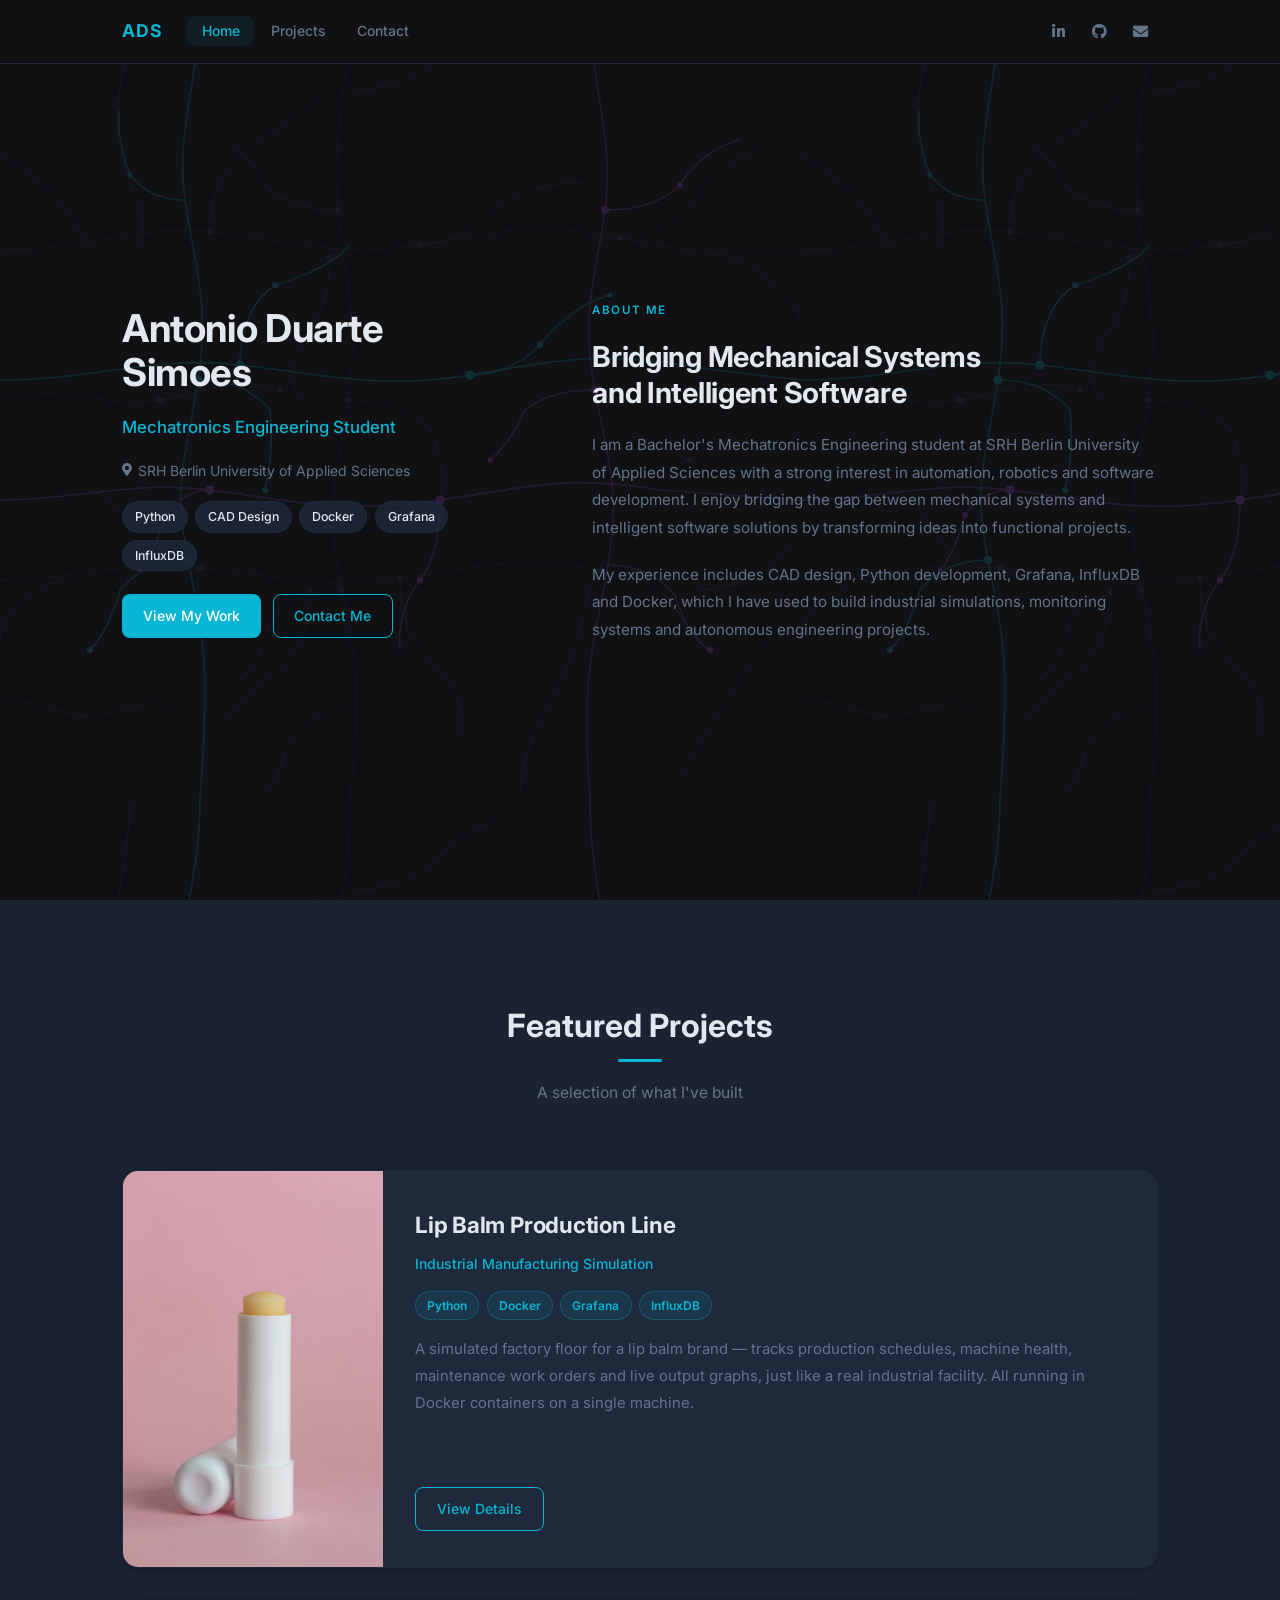
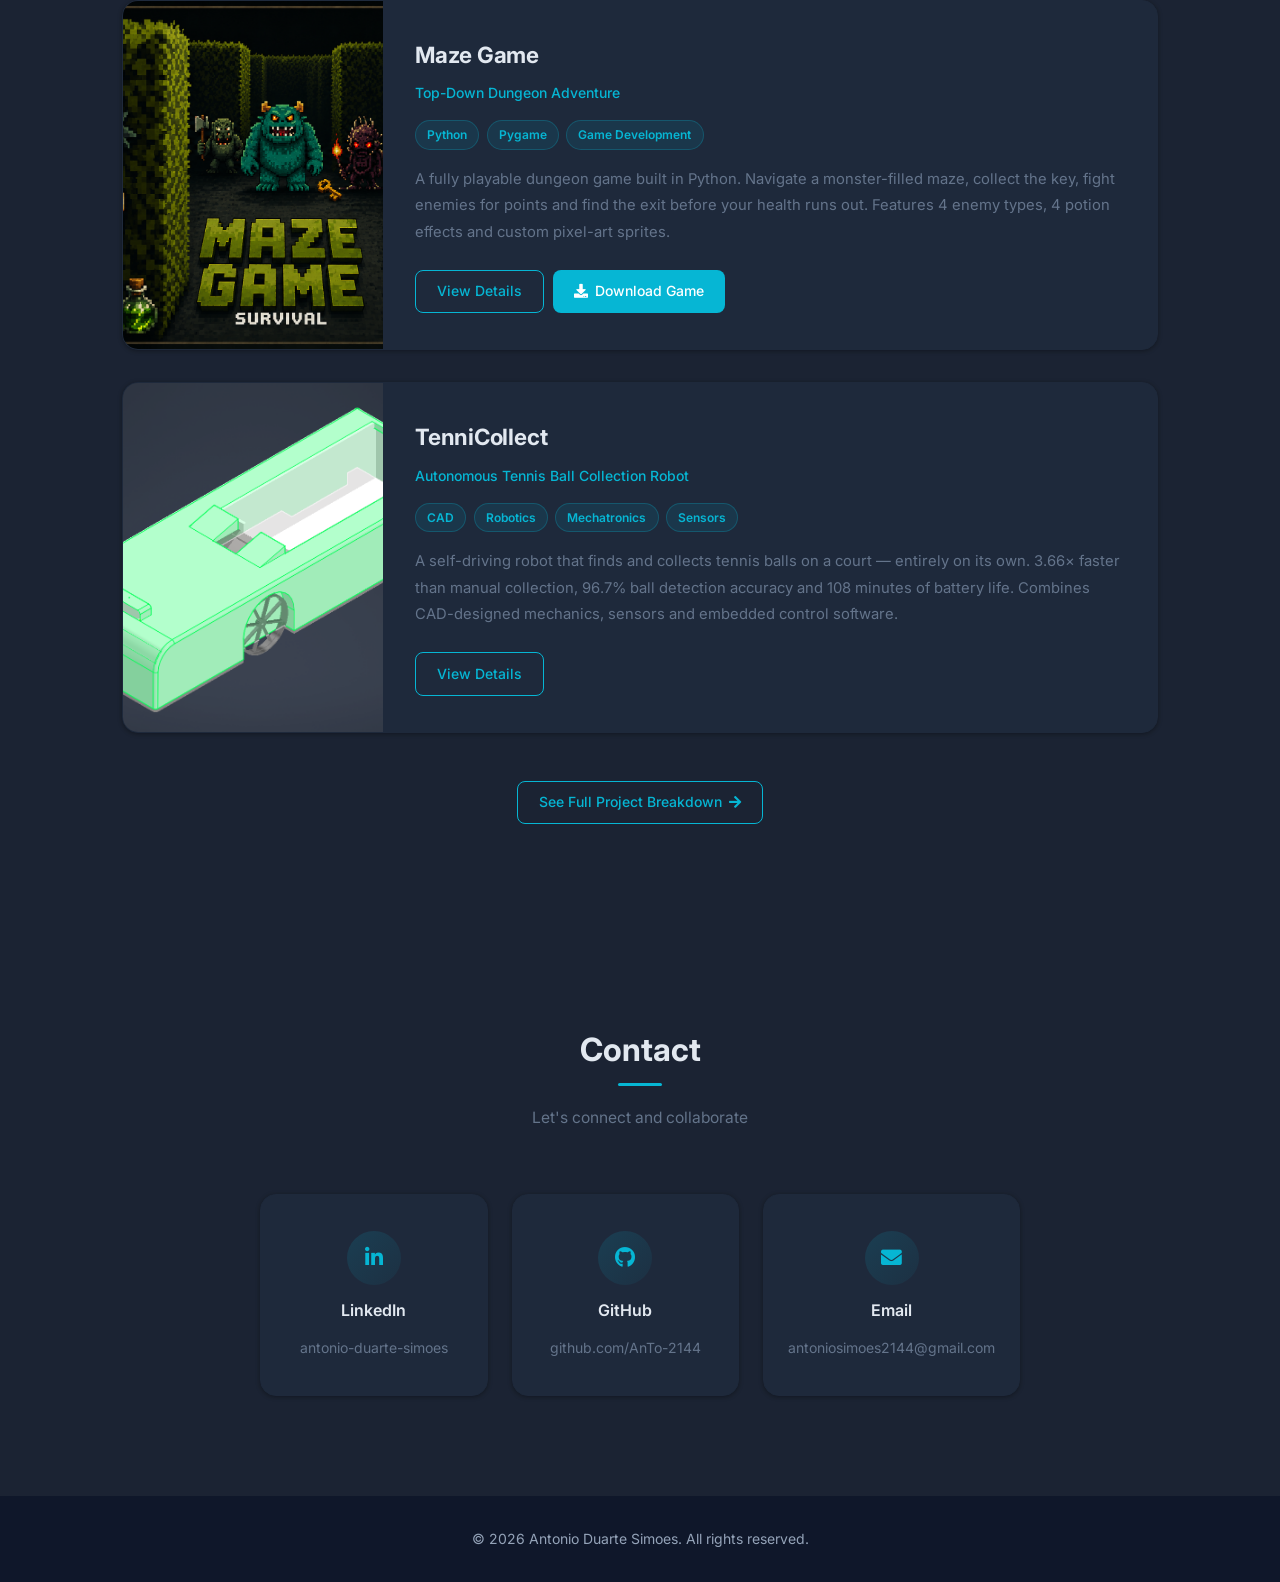
==== commit 8137008c: "Add real contact info — GitHub, email, LinkedIn across all pages Nav icons and contact cards now lin" ====
--- a/index.html
+++ b/index.html
@@ -34,13 +34,13 @@
 
       <!-- Social icons -->
       <div class="nav-social">
-        <a href="#" class="nav-icon" title="LinkedIn" aria-label="LinkedIn">
+        <a href="https://www.linkedin.com/in/antonio-duarte-simoes-924369396" target="_blank" rel="noopener noreferrer" class="nav-icon" title="LinkedIn" aria-label="LinkedIn">
           <i class="fab fa-linkedin-in"></i>
         </a>
-        <a href="#" class="nav-icon" title="GitHub" aria-label="GitHub">
+        <a href="https://github.com/AnTo-2144" target="_blank" rel="noopener noreferrer" class="nav-icon" title="GitHub" aria-label="GitHub">
           <i class="fab fa-github"></i>
         </a>
-        <a href="mailto:#" class="nav-icon" title="Email" aria-label="Email">
+        <a href="mailto:antoniosimoes2144@gmail.com" class="nav-icon" title="Email" aria-label="Email">
           <i class="fas fa-envelope"></i>
         </a>
       </div>
@@ -210,23 +210,23 @@
 
       <div class="contact-grid fade-in">
 
-        <div class="contact-card">
+        <a class="contact-card" href="https://www.linkedin.com/in/antonio-duarte-simoes-924369396" target="_blank" rel="noopener noreferrer">
           <div class="contact-icon"><i class="fab fa-linkedin-in"></i></div>
           <h3 class="contact-label">LinkedIn</h3>
-          <p class="contact-value">To Be Added</p>
-        </div>
-
-        <div class="contact-card">
+          <p class="contact-value">antonio-duarte-simoes</p>
+        </a>
+
+        <a class="contact-card" href="https://github.com/AnTo-2144" target="_blank" rel="noopener noreferrer">
           <div class="contact-icon"><i class="fab fa-github"></i></div>
           <h3 class="contact-label">GitHub</h3>
-          <p class="contact-value">To Be Added</p>
-        </div>
-
-        <div class="contact-card">
+          <p class="contact-value">github.com/AnTo-2144</p>
+        </a>
+
+        <a class="contact-card" href="mailto:antoniosimoes2144@gmail.com">
           <div class="contact-icon"><i class="fas fa-envelope"></i></div>
           <h3 class="contact-label">Email</h3>
-          <p class="contact-value">To Be Added</p>
-        </div>
+          <p class="contact-value">antoniosimoes2144@gmail.com</p>
+        </a>
 
       </div>
     </div>
@@ -235,7 +235,7 @@
   <!-- ===================== FOOTER ===================== -->
   <footer id="footer">
     <div class="footer-container">
-      <p>&copy; 2026 Antonio Simoes. All rights reserved.</p>
+      <p>&copy; 2026 Antonio Duarte Simoes. All rights reserved.</p>
     </div>
   </footer>
 
--- a/assets/css/portfolio.css
+++ b/assets/css/portfolio.css
@@ -708,13 +708,16 @@
 /* body fade-out is applied via inline styles in portfolio.js */
 
 /* Card links — reset <a> defaults when the whole card is a link */
-a.project-card {
+a.project-card,
+a.contact-card {
   display: flex;
   cursor: pointer;
   color: inherit;
-}
-
-a.project-card:hover {
+  text-decoration: none;
+}
+
+a.project-card:hover,
+a.contact-card:hover {
   color: inherit;
 }
 
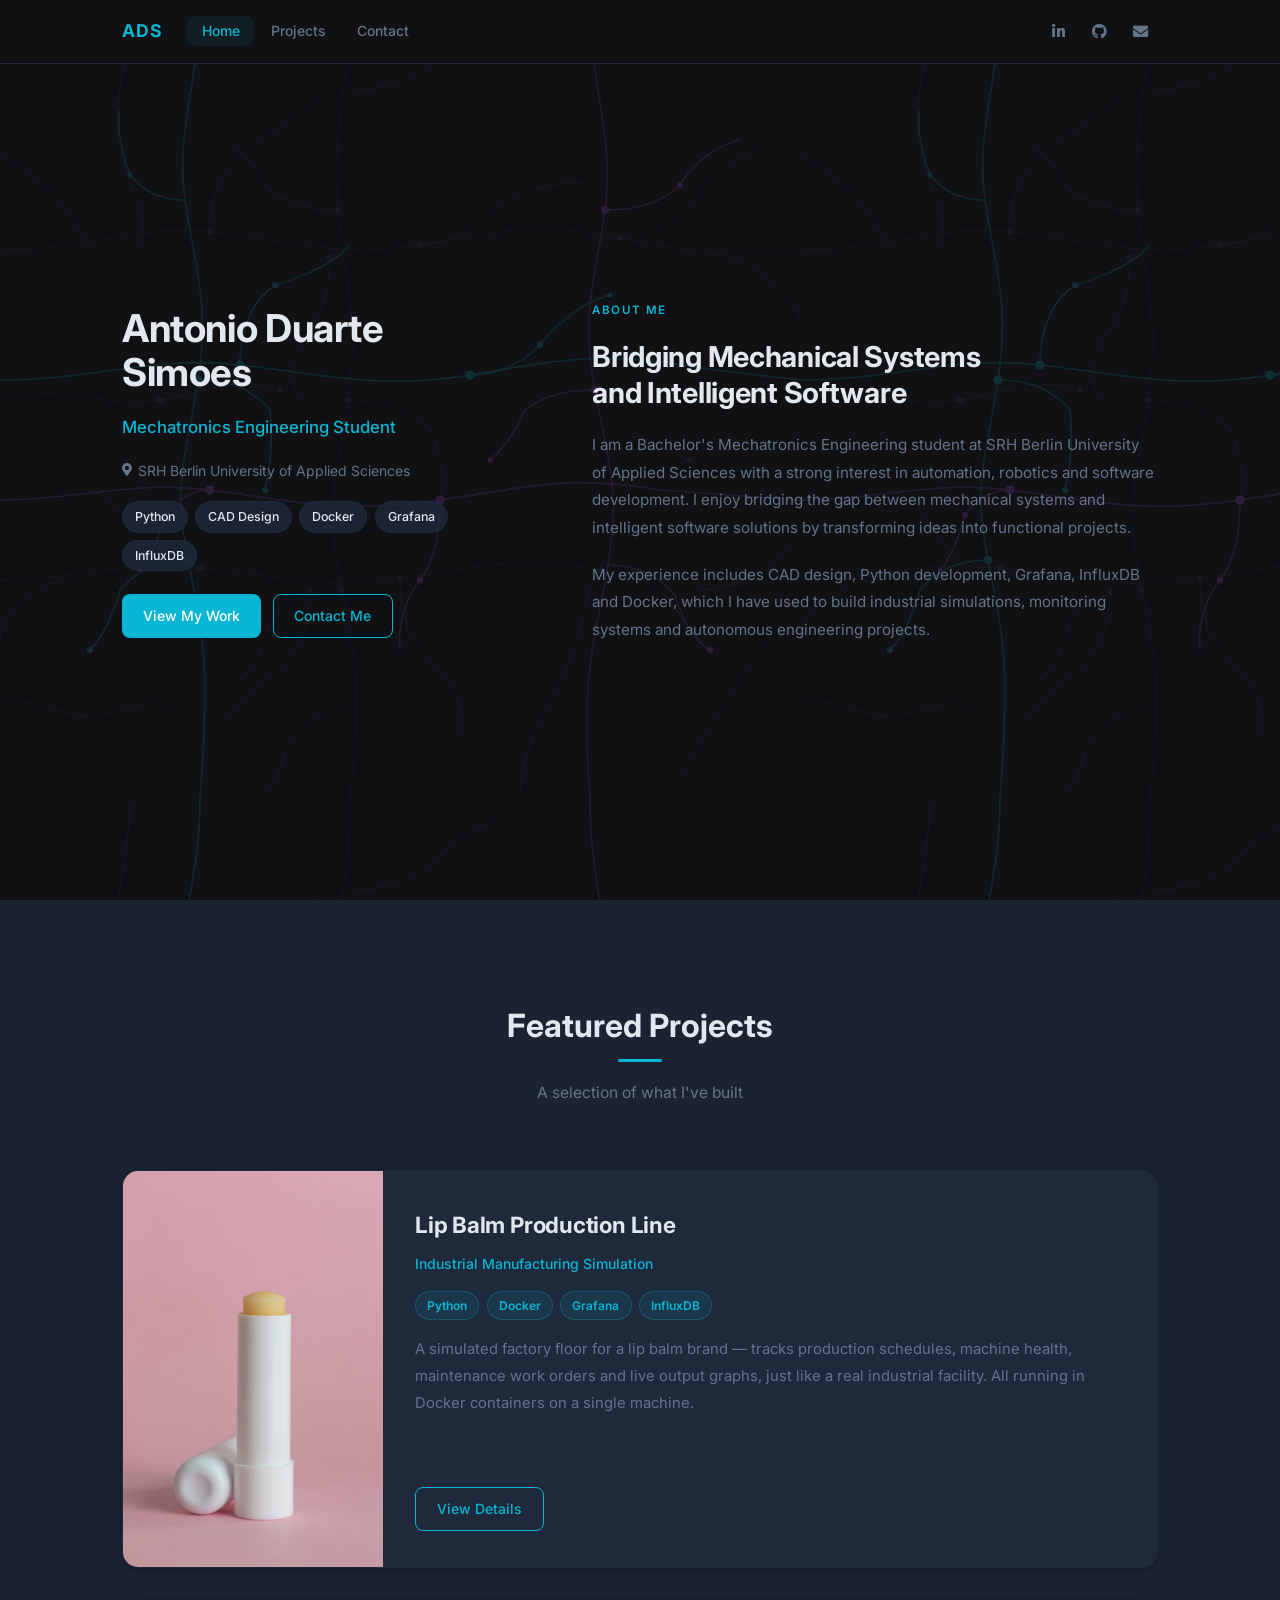
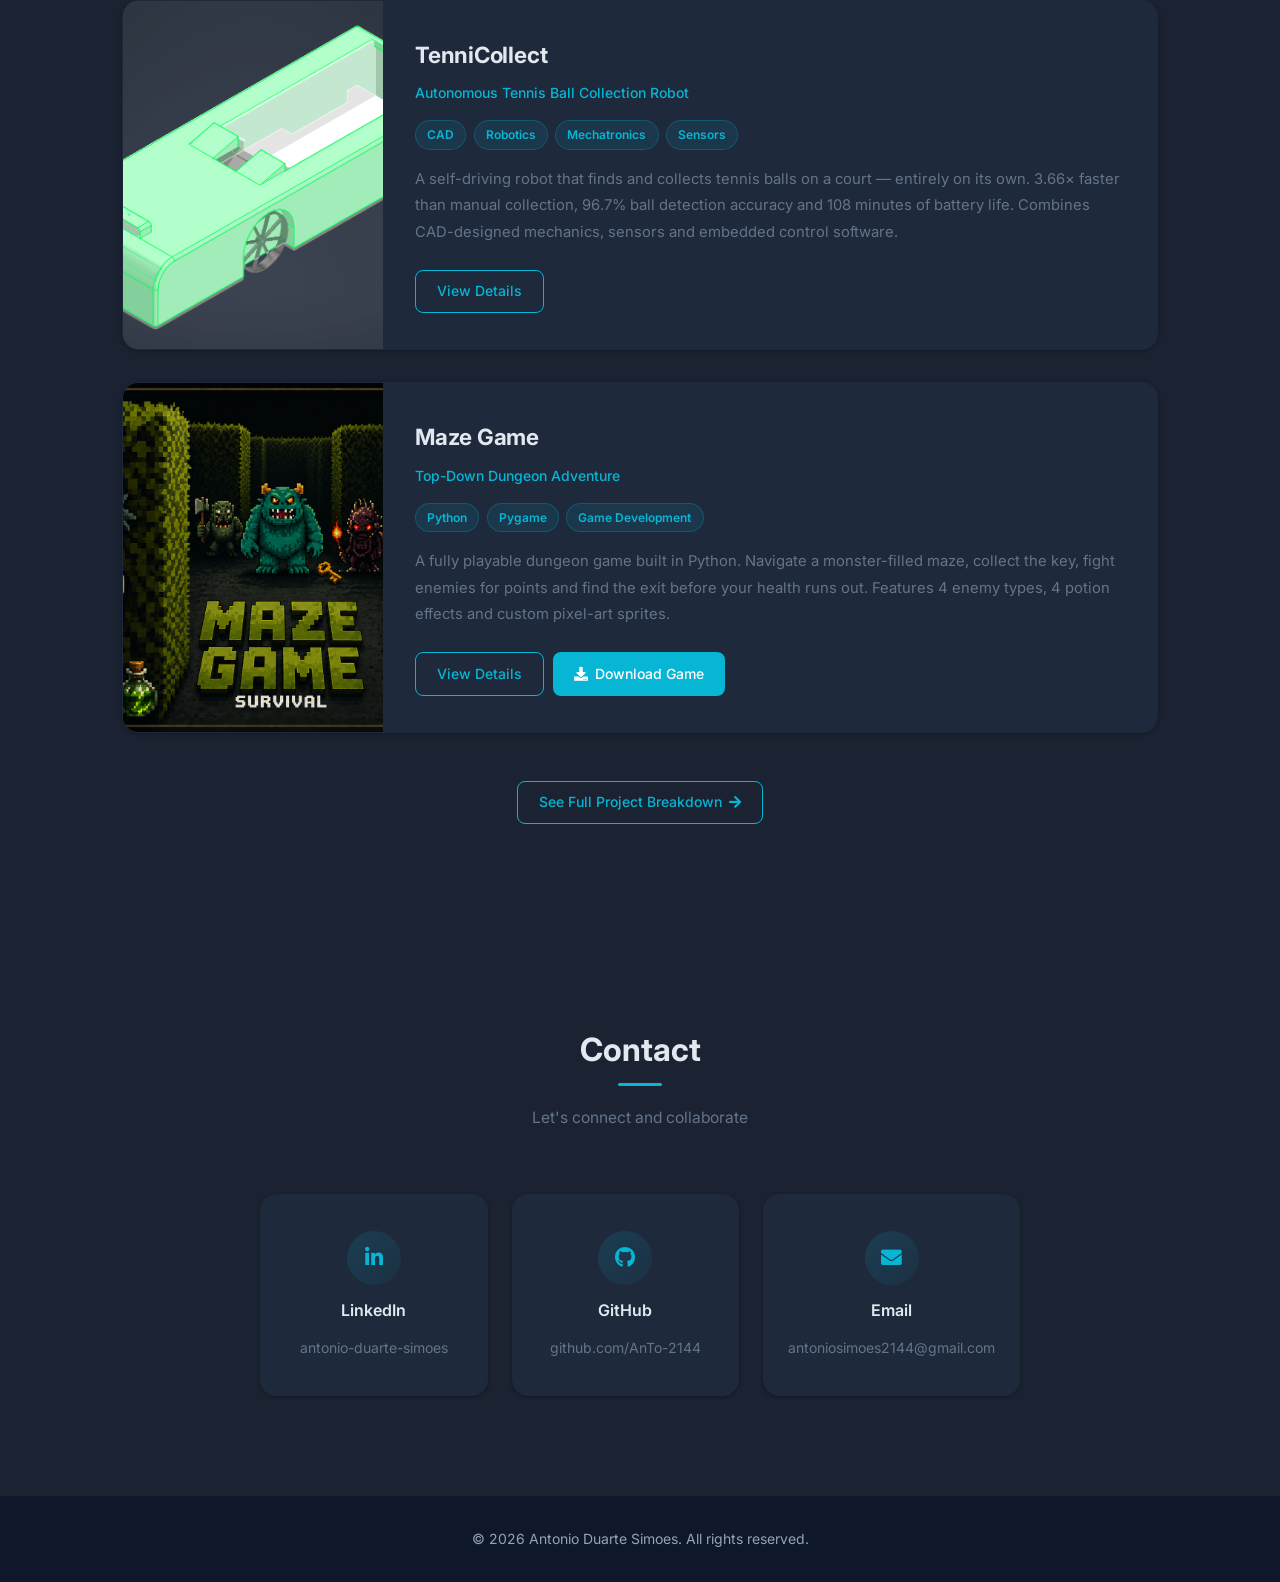
==== commit e86f3ad8: "Add year badges and reorder projects by year (2026 first, 2025 last)" ====
--- a/index.html
+++ b/index.html
@@ -138,6 +138,33 @@
         </div>
       </div>
 
+      <!-- TenniCollect -->
+      <div class="project-block fade-in">
+        <div class="project-detail-card">
+          <div class="project-detail-image has-image">
+            <img src="images/TenniCollect-2.png" alt="TenniCollect autonomous robot" />
+          </div>
+          <div class="project-detail-content">
+            <h3 class="project-detail-title">TenniCollect</h3>
+            <p class="project-detail-subtitle">Autonomous Tennis Ball Collection Robot</p>
+            <div class="tech-tags">
+              <span class="tech-tag">CAD</span>
+              <span class="tech-tag">Robotics</span>
+              <span class="tech-tag">Mechatronics</span>
+              <span class="tech-tag">Sensors</span>
+            </div>
+            <p class="project-detail-desc">
+              A self-driving robot that finds and collects tennis balls on a court — entirely on its own.
+              3.66× faster than manual collection, 96.7% ball detection accuracy and 108 minutes of
+              battery life. Combines CAD-designed mechanics, sensors and embedded control software.
+            </p>
+            <div class="card-actions">
+              <a href="projects/tennicollect.html" class="btn btn-outline">View Details</a>
+            </div>
+          </div>
+        </div>
+      </div>
+
       <!-- Maze Game -->
       <div class="project-block fade-in">
         <div class="project-detail-card">
@@ -165,33 +192,6 @@
         </div>
       </div>
 
-      <!-- TenniCollect -->
-      <div class="project-block fade-in">
-        <div class="project-detail-card">
-          <div class="project-detail-image has-image">
-            <img src="images/TenniCollect-2.png" alt="TenniCollect autonomous robot" />
-          </div>
-          <div class="project-detail-content">
-            <h3 class="project-detail-title">TenniCollect</h3>
-            <p class="project-detail-subtitle">Autonomous Tennis Ball Collection Robot</p>
-            <div class="tech-tags">
-              <span class="tech-tag">CAD</span>
-              <span class="tech-tag">Robotics</span>
-              <span class="tech-tag">Mechatronics</span>
-              <span class="tech-tag">Sensors</span>
-            </div>
-            <p class="project-detail-desc">
-              A self-driving robot that finds and collects tennis balls on a court — entirely on its own.
-              3.66× faster than manual collection, 96.7% ball detection accuracy and 108 minutes of
-              battery life. Combines CAD-designed mechanics, sensors and embedded control software.
-            </p>
-            <div class="card-actions">
-              <a href="projects/tennicollect.html" class="btn btn-outline">View Details</a>
-            </div>
-          </div>
-        </div>
-      </div>
-
       <div class="section-cta fade-in">
         <a href="projects.html" class="btn btn-outline">See Full Project Breakdown <i class="fas fa-arrow-right"></i></a>
       </div>
--- a/assets/css/portfolio.css
+++ b/assets/css/portfolio.css
@@ -1240,6 +1240,24 @@
   pointer-events: none;
 }
 
+/* Year badge — top-right corner */
+.showcase-badge-year {
+  position: absolute;
+  top: 1.1rem;
+  right: 1.1rem;
+  z-index: 3;
+  background: rgba(6, 182, 212, 0.12);
+  color: #06B6D4;
+  border: 1px solid rgba(6, 182, 212, 0.35);
+  font-size: 0.66rem;
+  font-weight: 700;
+  text-transform: uppercase;
+  letter-spacing: 0.1em;
+  padding: 0.3rem 0.85rem;
+  border-radius: 100px;
+  pointer-events: none;
+}
+
 /* Image fills the fixed-height card */
 .sc-img {
   width: 100%;
@@ -1736,3 +1754,128 @@
   }
 
 }
+
+
+/* ============================================================
+   SOFTWARE ARCHITECTURE DIAGRAM
+   ============================================================ */
+
+.arch-svg-wrap {
+  margin-top: 1.75rem;
+  border: 1px solid var(--color-border);
+  border-radius: var(--radius-lg);
+  padding: 1.25rem 1rem 0.5rem;
+  background: rgba(18, 18, 20, 0.55);
+  overflow-x: auto;
+}
+
+.arch-svg-wrap svg {
+  min-width: 560px;
+}
+
+.arch-diagram {
+  margin-top: 1.75rem;
+  border: 1px solid var(--color-border);
+  border-radius: var(--radius-lg);
+  padding: 1.5rem 1.5rem 1.75rem;
+  background: rgba(18, 18, 20, 0.55);
+  display: flex;
+  flex-direction: column;
+  gap: 0;
+}
+
+.arch-docker-badge {
+  text-align: center;
+  font-size: 0.72rem;
+  font-weight: 700;
+  text-transform: uppercase;
+  letter-spacing: 0.12em;
+  color: #06B6D4;
+  opacity: 0.75;
+  margin-bottom: 1.25rem;
+}
+
+.arch-layer {
+  border: 1px solid var(--color-border);
+  border-radius: var(--radius-md);
+  padding: 1rem 1.1rem 1.1rem;
+  background: rgba(30, 41, 59, 0.45);
+  position: relative;
+}
+
+.arch-layer-tag {
+  display: inline-block;
+  font-size: 0.65rem;
+  font-weight: 700;
+  text-transform: uppercase;
+  letter-spacing: 0.13em;
+  color: var(--color-text-muted);
+  margin-bottom: 0.75rem;
+}
+
+.arch-boxes {
+  display: flex;
+  gap: 0.75rem;
+  flex-wrap: wrap;
+}
+
+.arch-box {
+  flex: 1;
+  min-width: 160px;
+  border-radius: var(--radius-sm);
+  padding: 0.9rem 1rem;
+  display: flex;
+  flex-direction: column;
+  gap: 0.25rem;
+}
+
+.arch-box-icon {
+  font-size: 1.1rem;
+  margin-bottom: 0.3rem;
+}
+
+.arch-box-title {
+  font-size: 0.875rem;
+  font-weight: 600;
+  color: var(--color-text);
+}
+
+.arch-box-sub {
+  font-size: 0.75rem;
+  color: var(--color-text-muted);
+  line-height: 1.45;
+}
+
+/* Cyan variant — Presentation + Data layers */
+.arch-box--cyan {
+  background: rgba(6, 182, 212, 0.08);
+  border: 1px solid rgba(6, 182, 212, 0.22);
+}
+.arch-box--cyan .arch-box-icon { color: #06B6D4; }
+
+/* Purple variant — Application layer */
+.arch-box--purple {
+  background: rgba(168, 85, 247, 0.08);
+  border: 1px solid rgba(168, 85, 247, 0.22);
+}
+.arch-box--purple .arch-box-icon { color: #A855F7; }
+
+/* Muted variant — Simulation layer */
+.arch-box--muted {
+  background: rgba(30, 41, 59, 0.7);
+  border: 1px solid var(--color-border);
+}
+.arch-box--muted .arch-box-icon { color: var(--color-text-muted); }
+
+/* Arrow connector between layers */
+.arch-connector {
+  text-align: center;
+  color: var(--color-border);
+  font-size: 0.8rem;
+  padding: 0.5rem 0;
+}
+
+@media (max-width: 640px) {
+  .arch-boxes { flex-direction: column; }
+  .arch-box   { min-width: unset; }
+}
